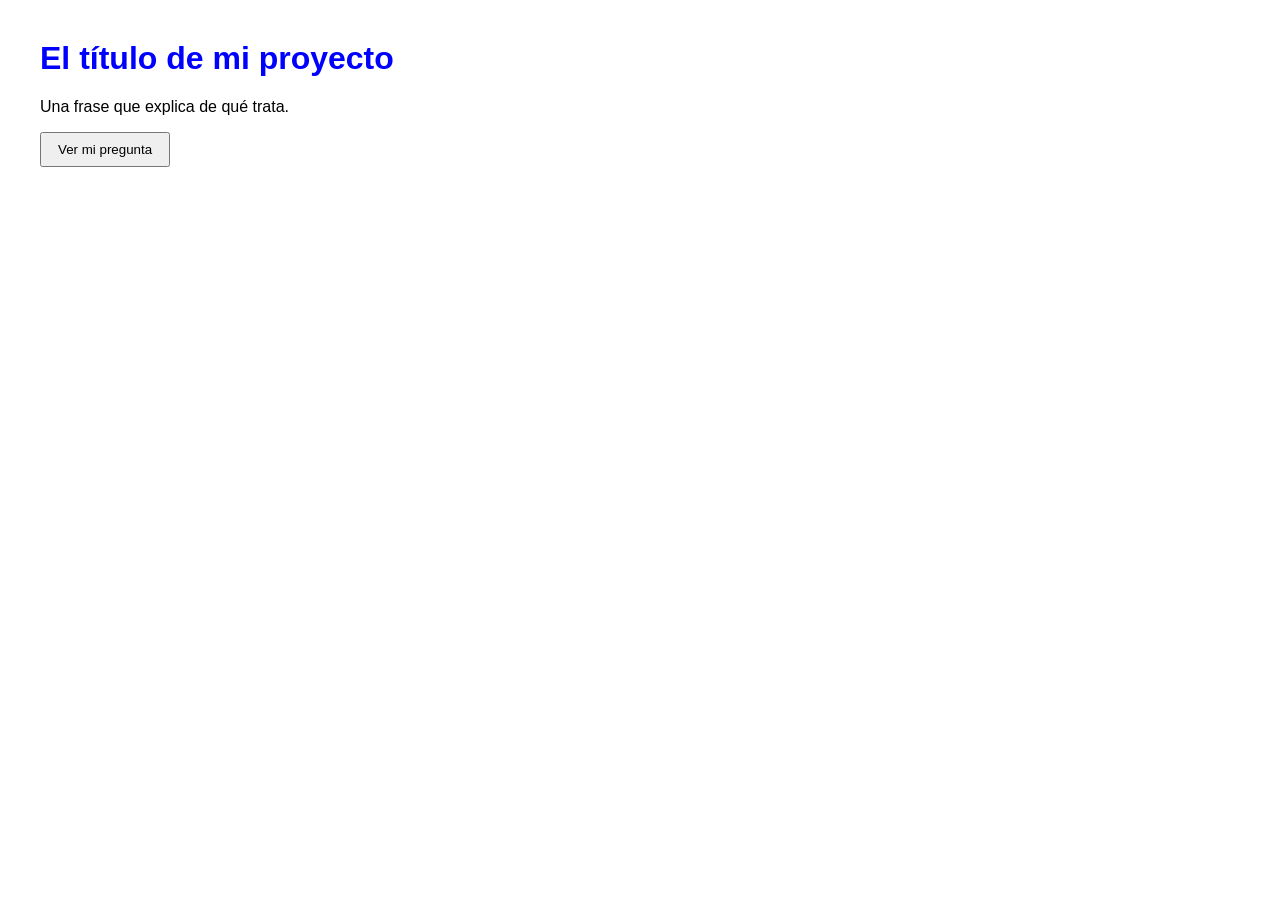
==== index.html @ 27a119c7 "Inicial No hay cambios. Es la plntilla principal." ====
<!DOCTYPE html>
<html lang="es">
<head>
  <meta charset="UTF-8">
  <meta name="viewport" content="width=device-width, initial-scale=1">
  <title>Mi proyecto</title>
  <!-- El nombre tiene que coincidir con el del archivo: style.css -->
  <link rel="stylesheet" href="style.css">
</head>
<body>

  <h1>El título de mi proyecto</h1>
  <p>Una frase que explica de qué trata.</p>

  <button id="boton">Ver mi pregunta</button>
  <p id="texto" hidden>Aquí va mi pregunta de investigación.</p>

  <!-- El JavaScript va al final, cuando la página ya está cargada -->
  <script src="script.js"></script>
</body>
</html>
---- style.css ----
body {
  font-family: sans-serif;
  margin: 40px;
}

h1 {
  color: #0000ff;
}

button {
  padding: 8px 16px;
  cursor: pointer;
}
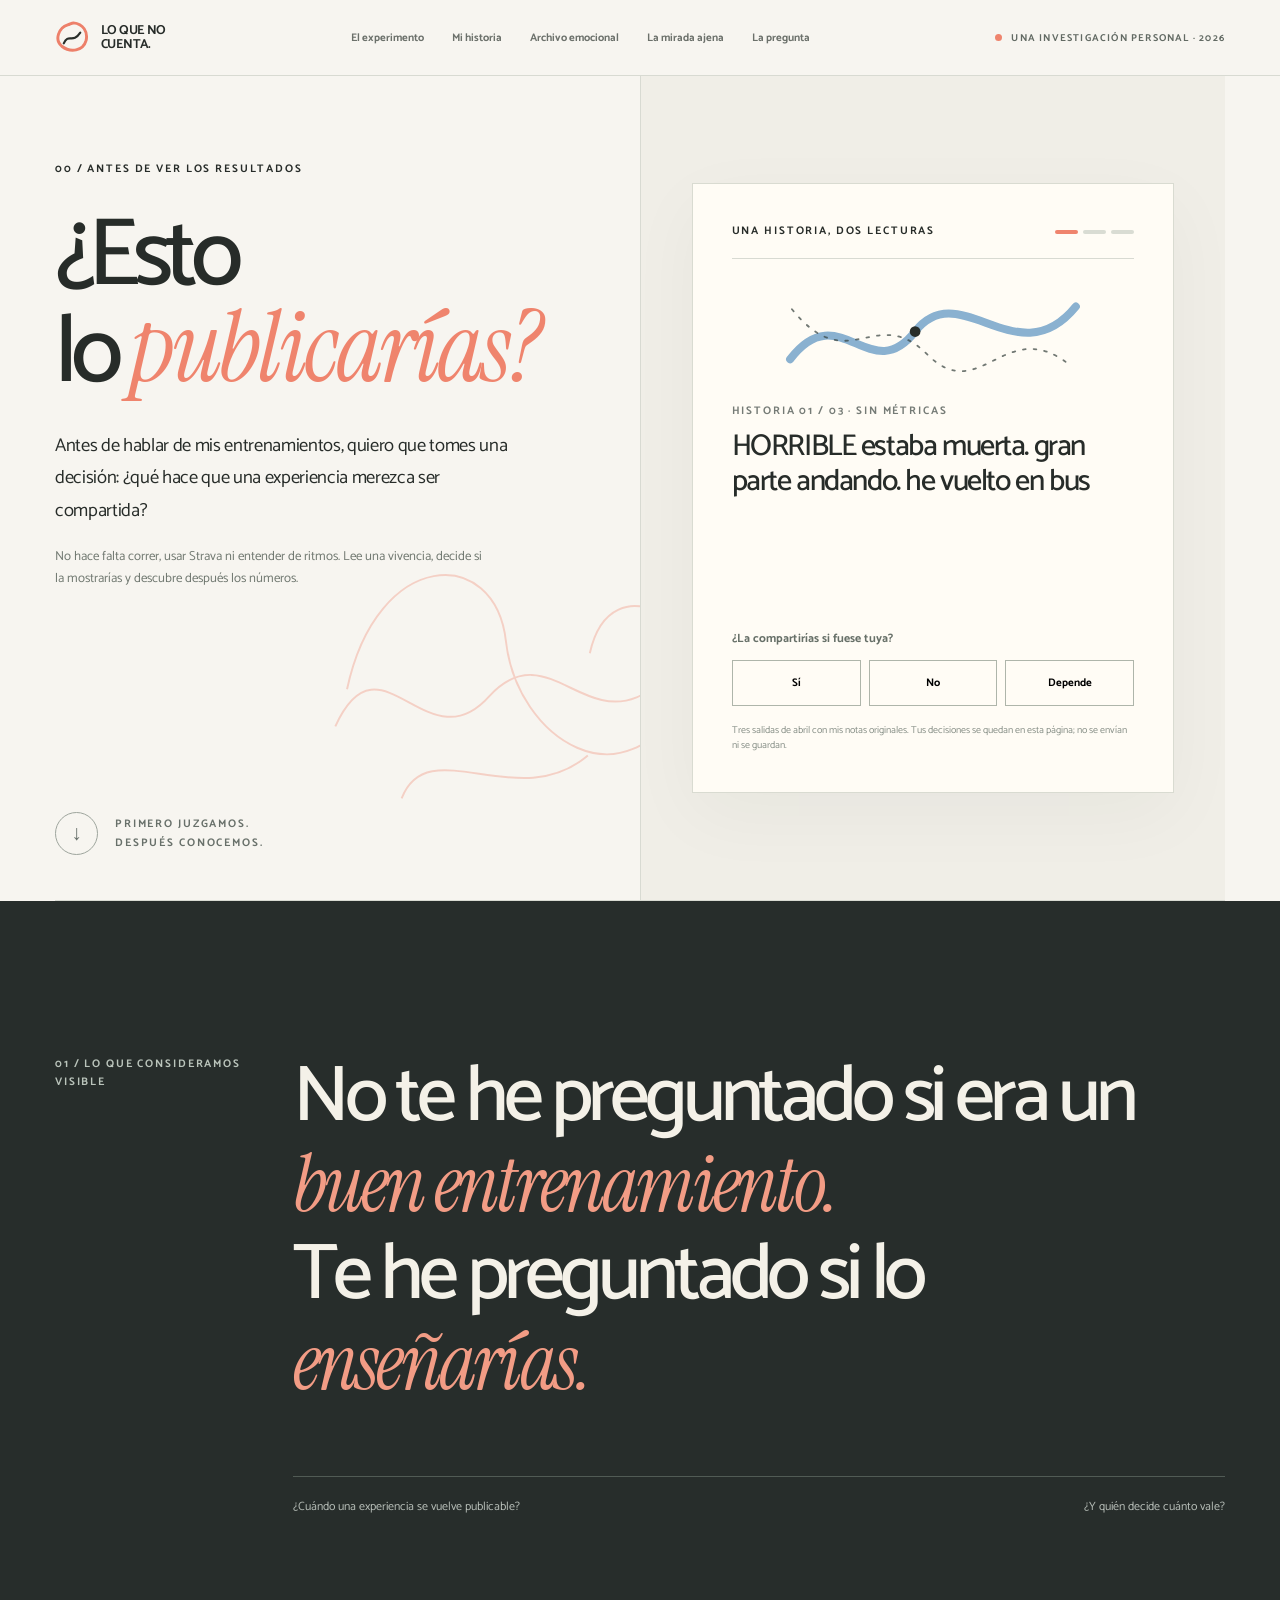
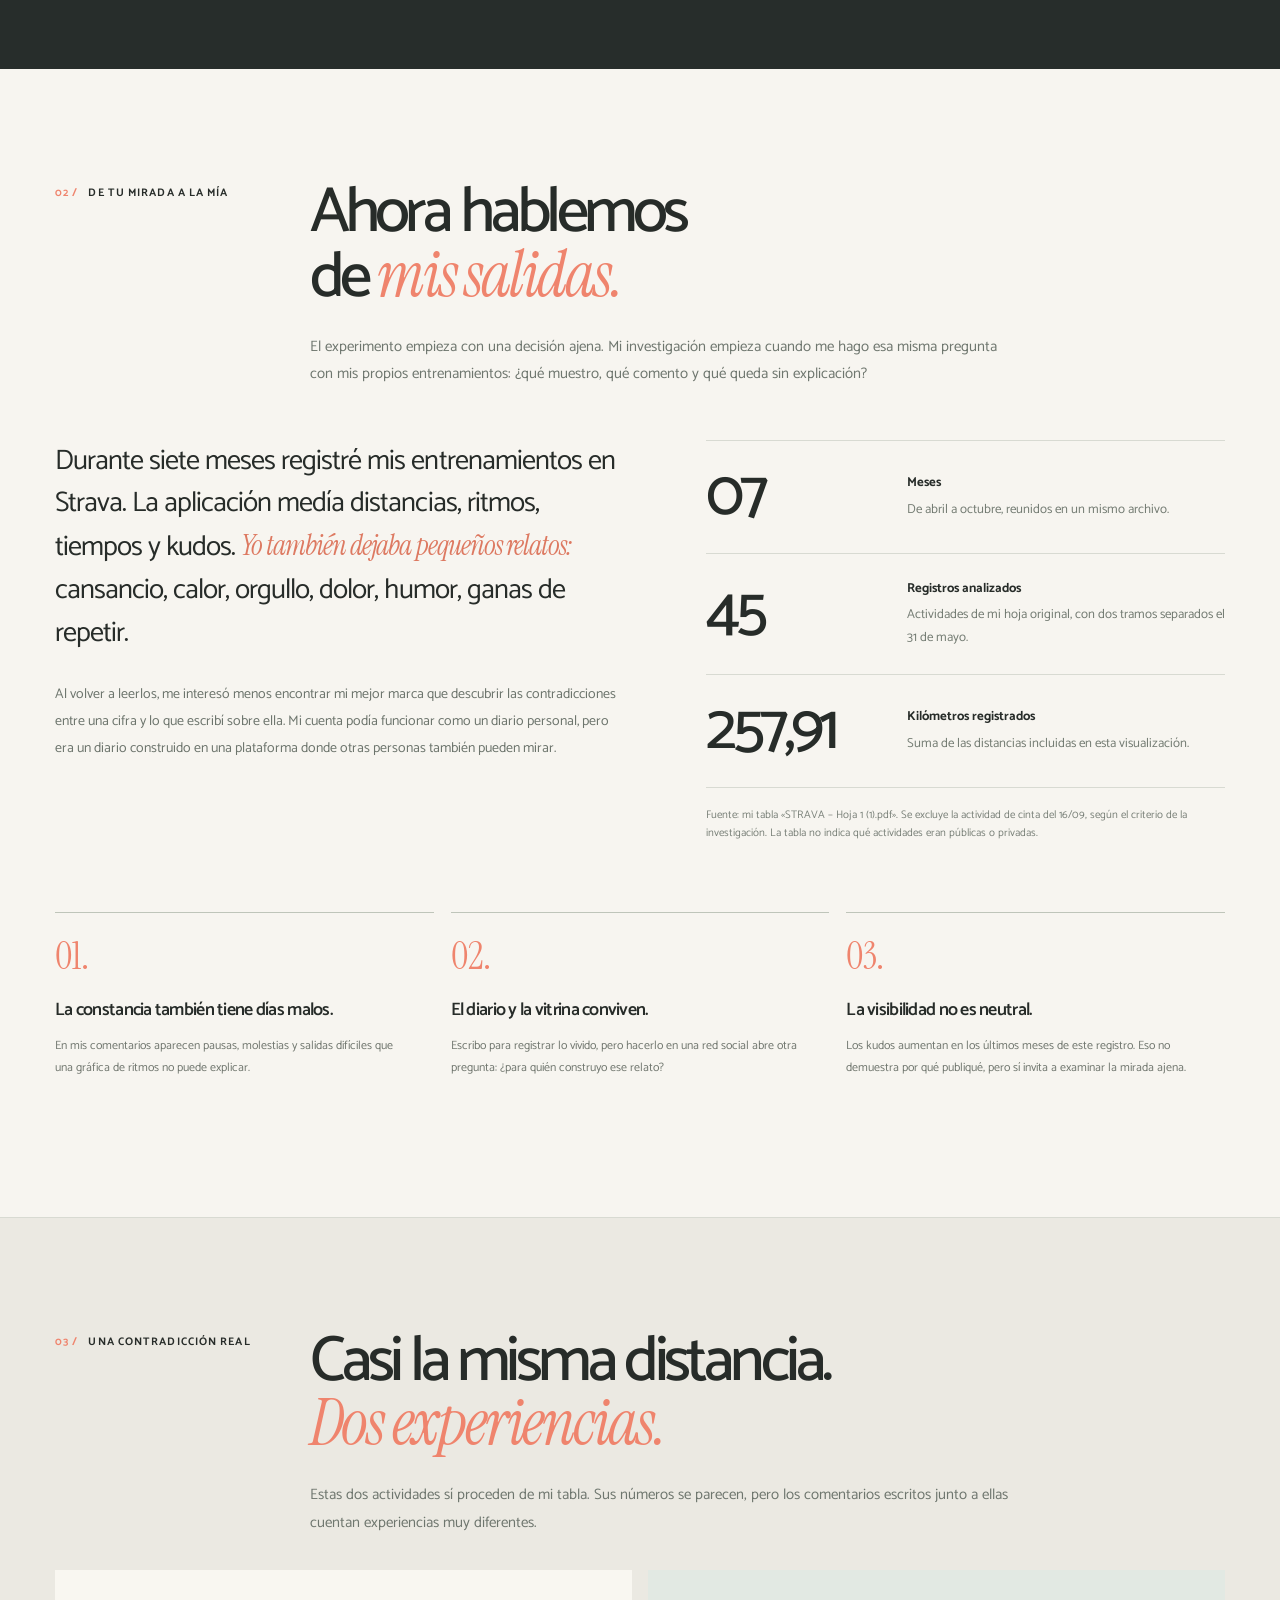
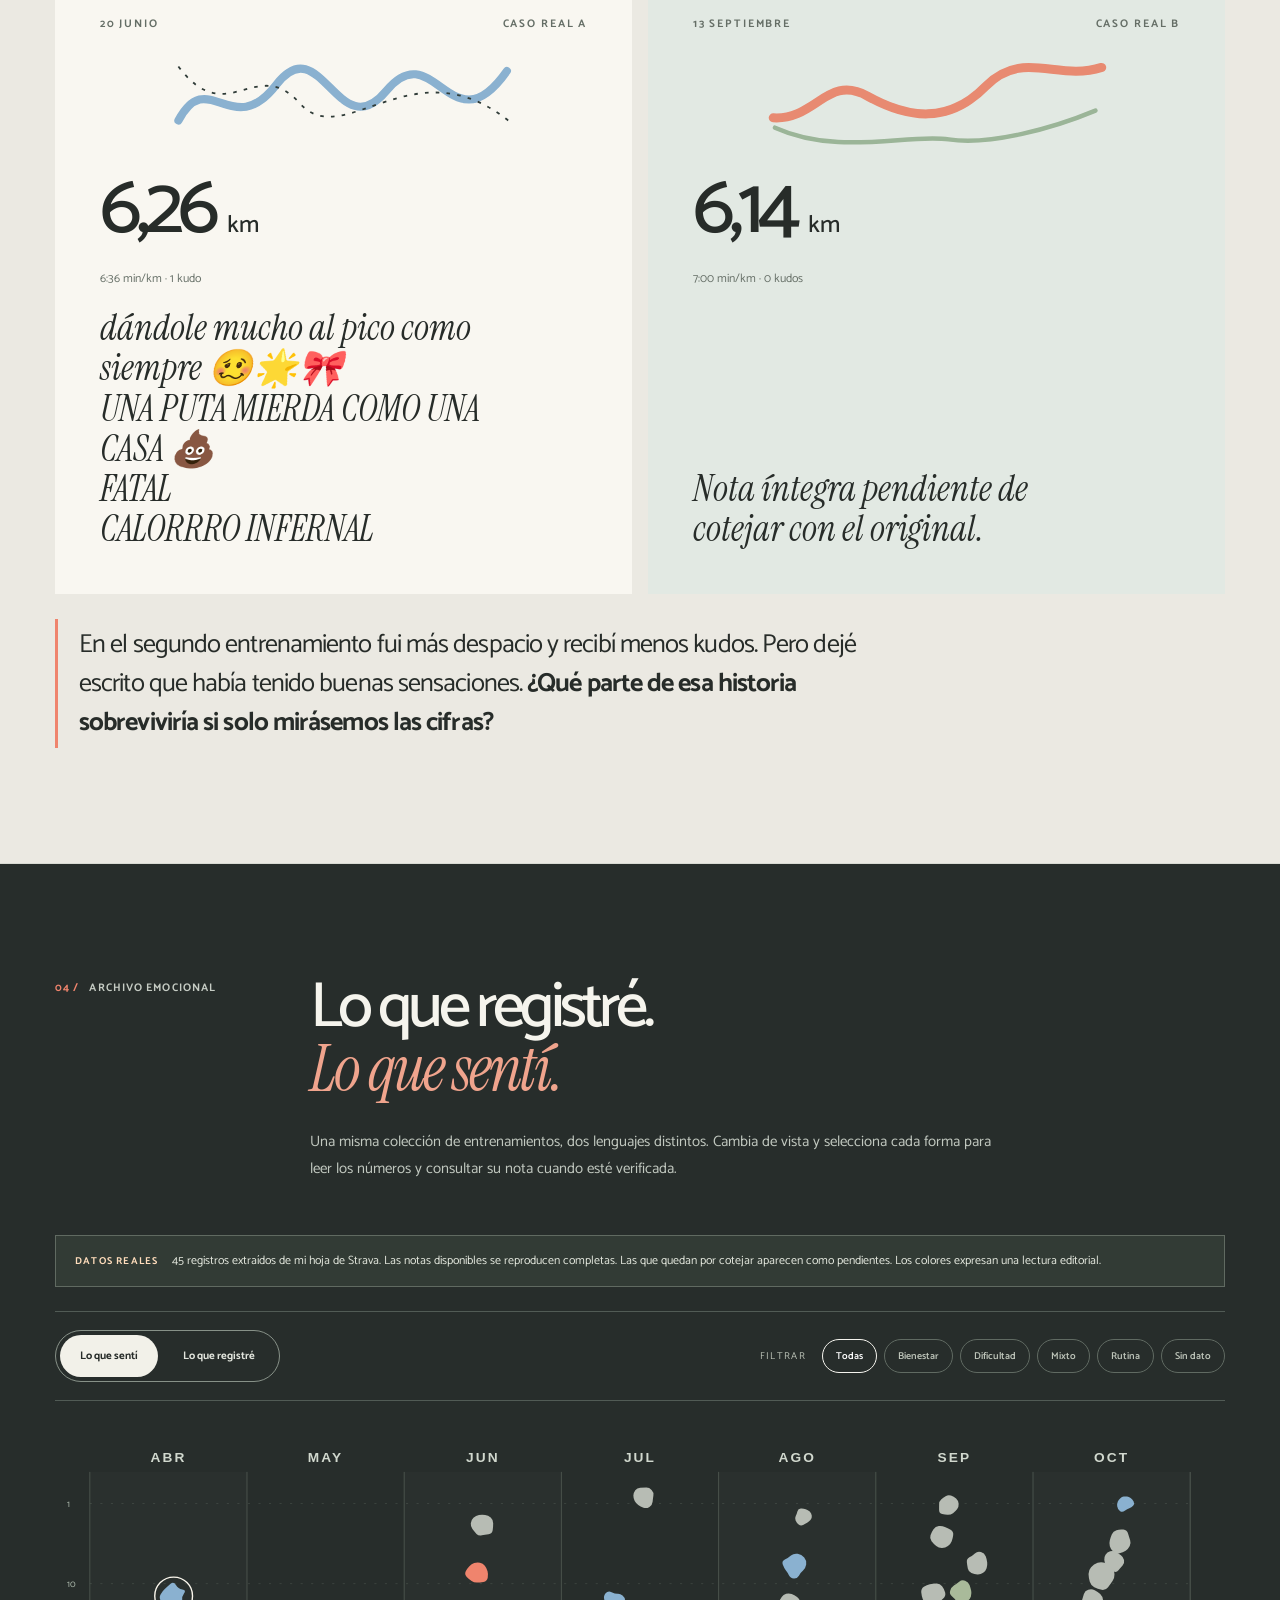
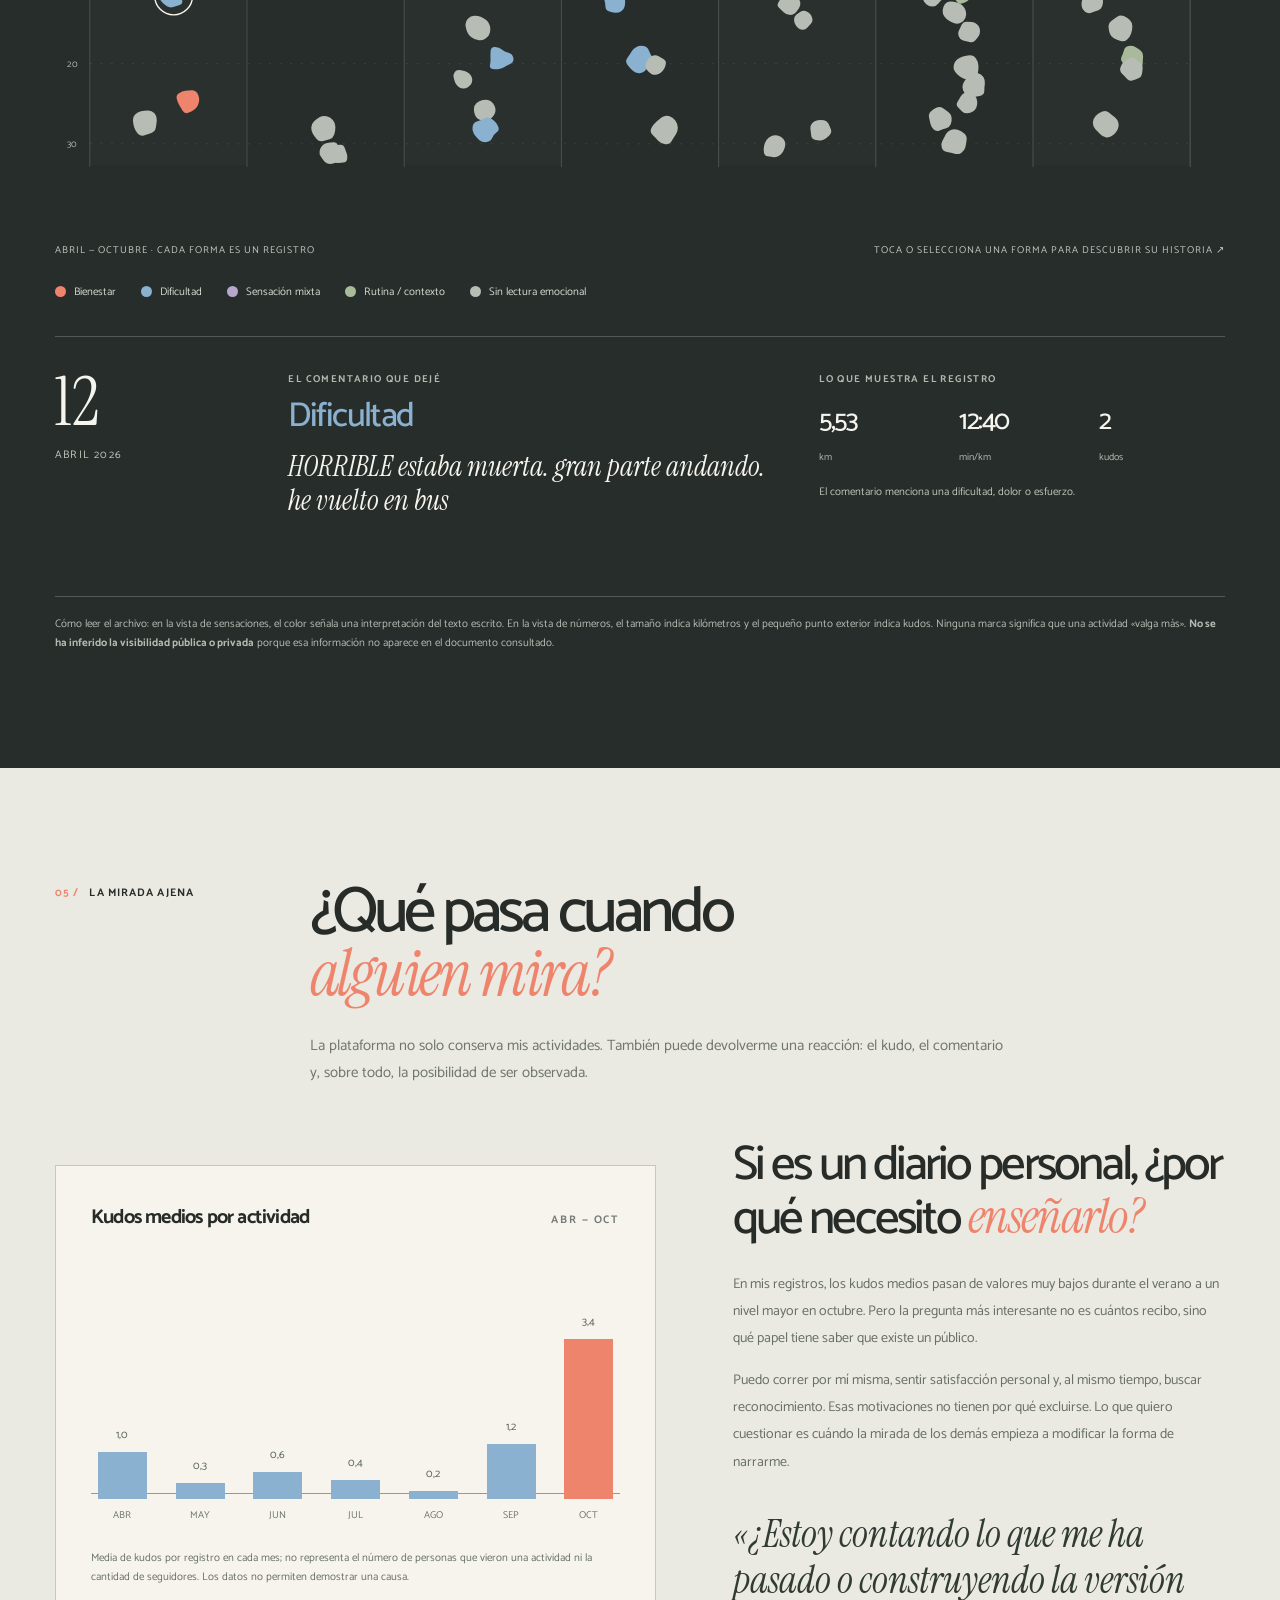
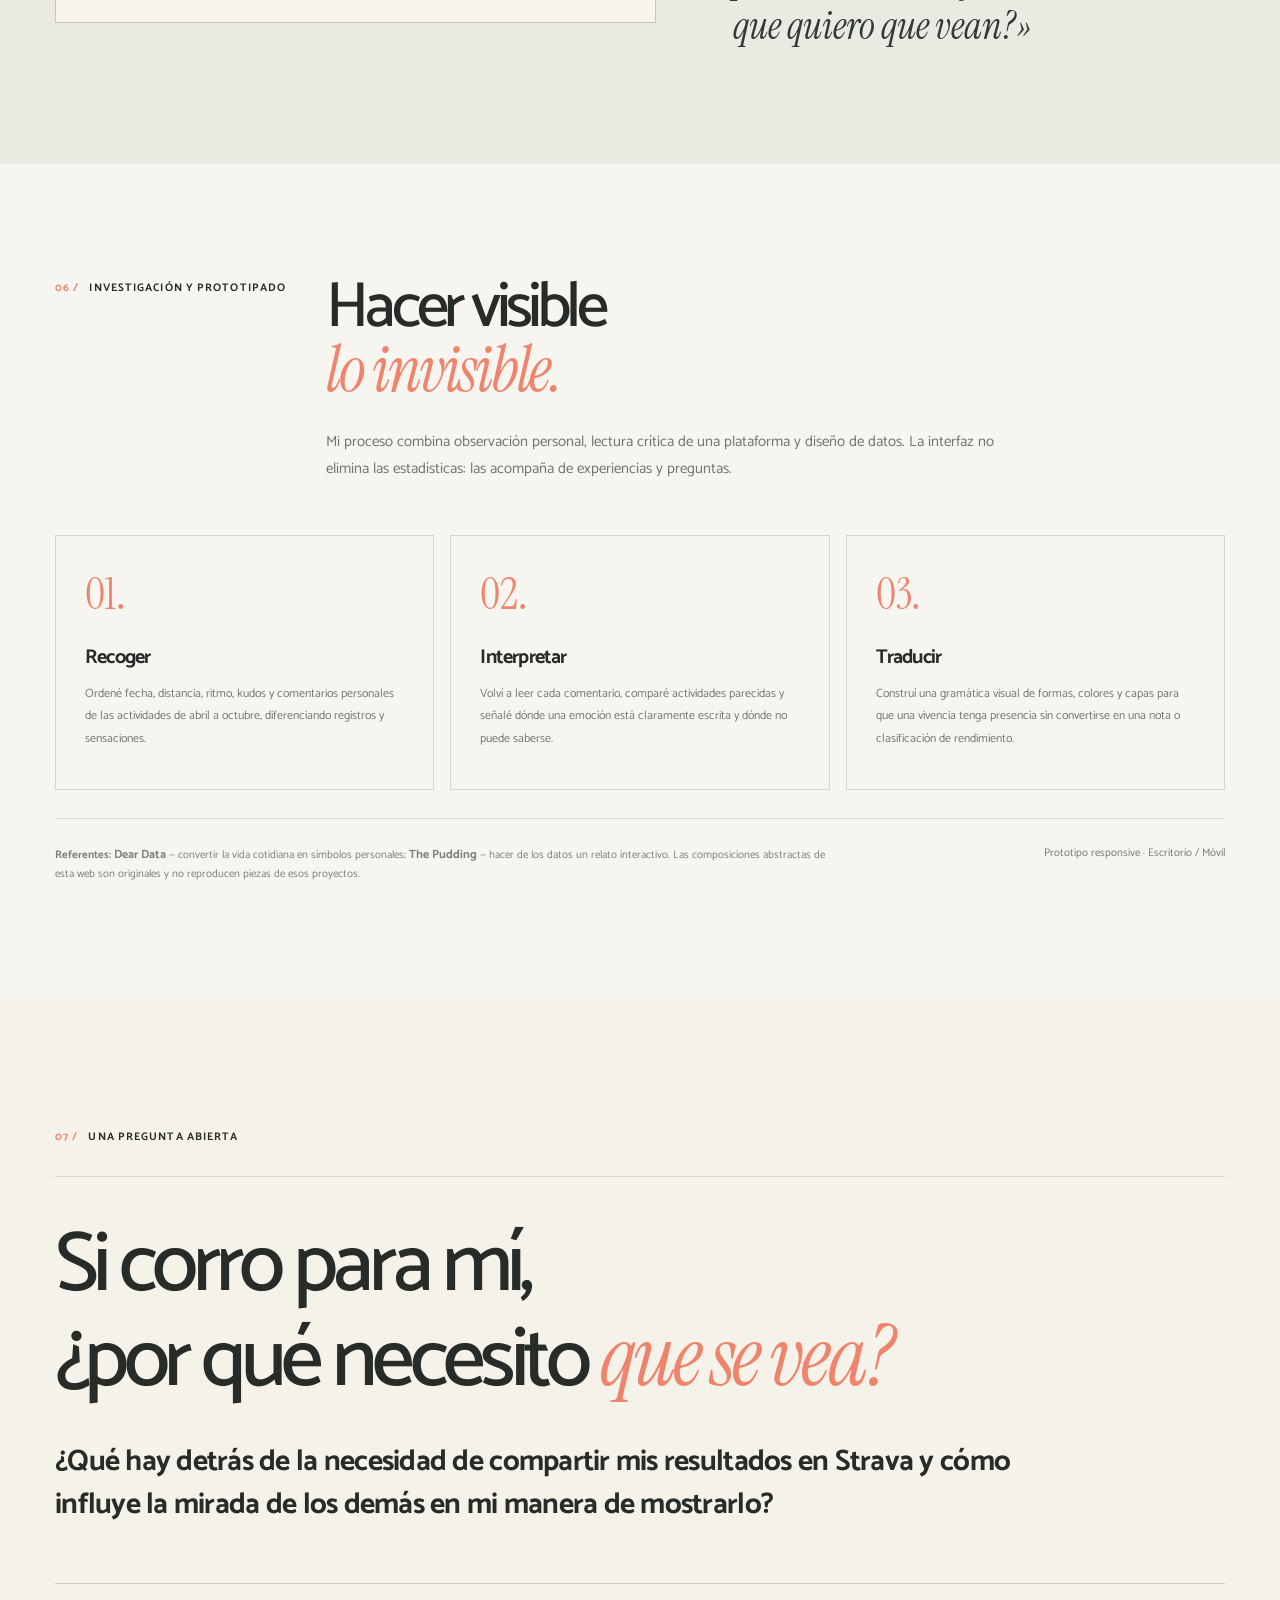
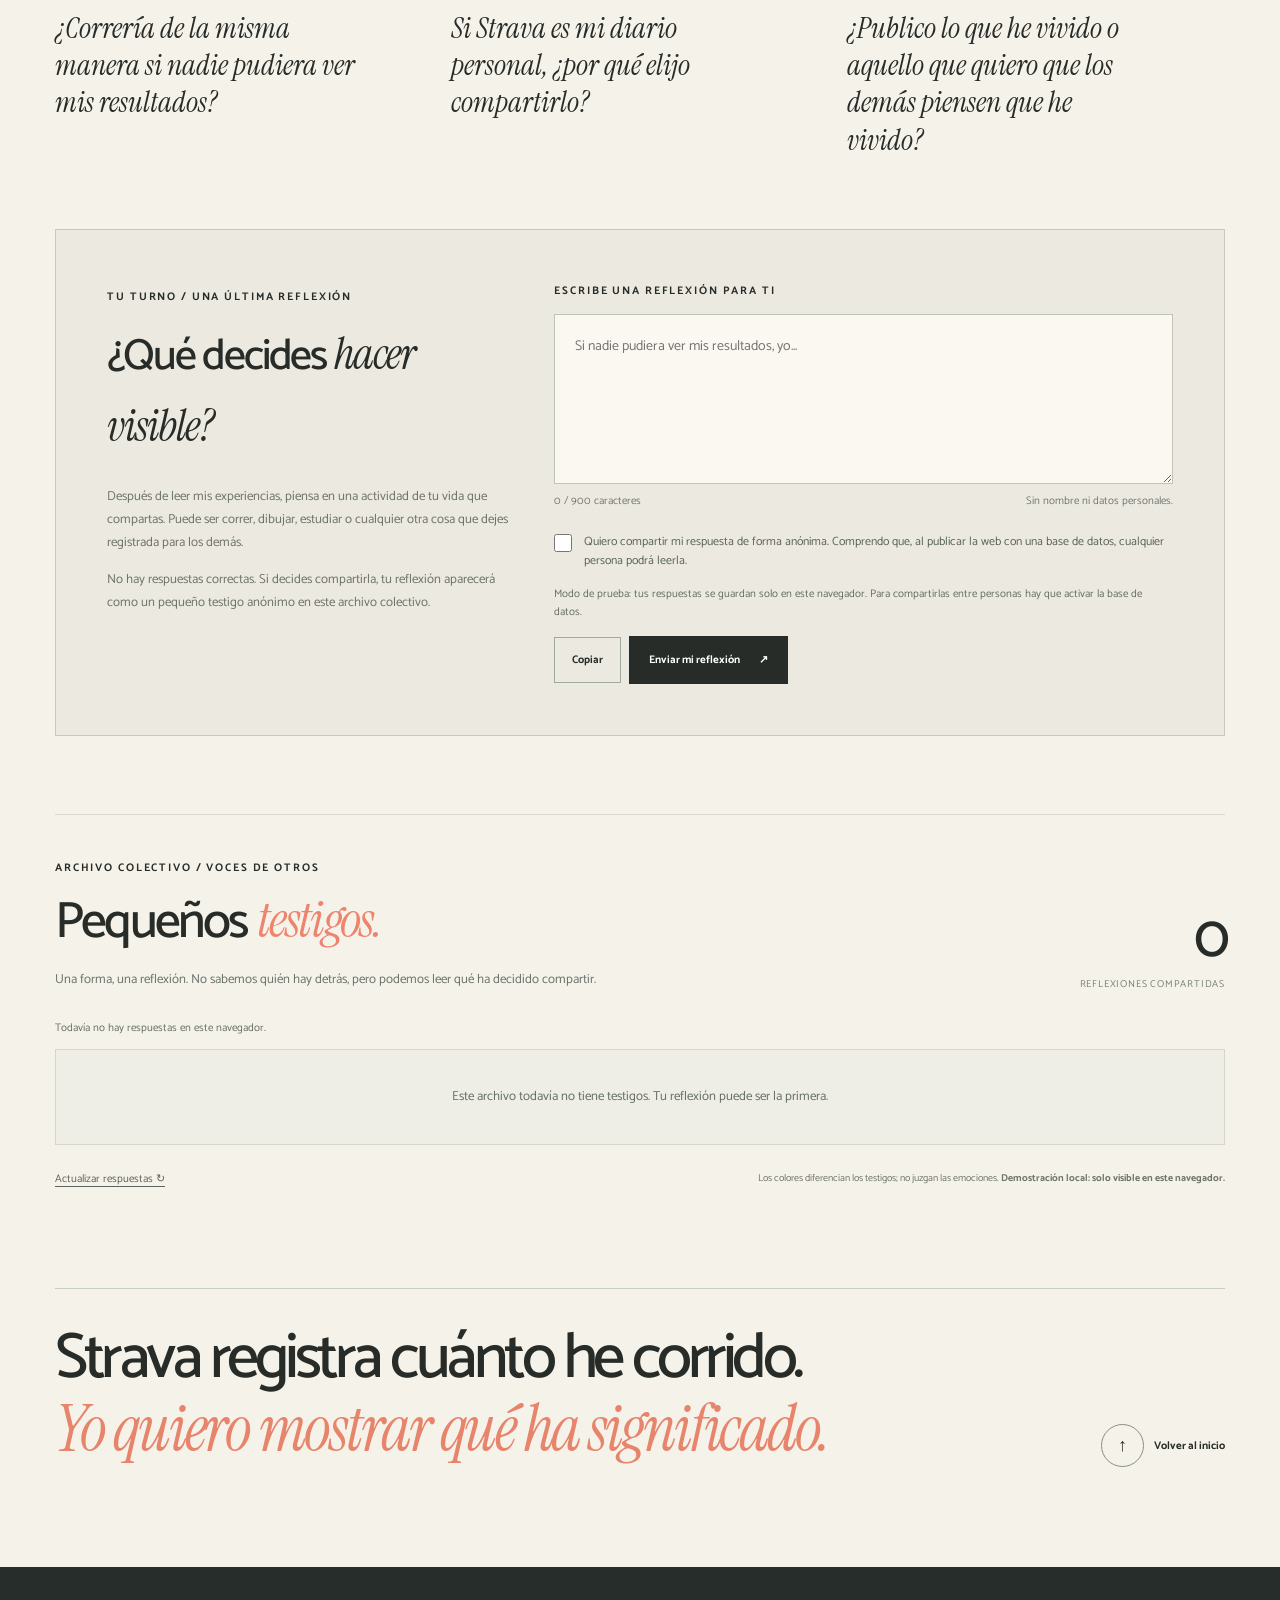
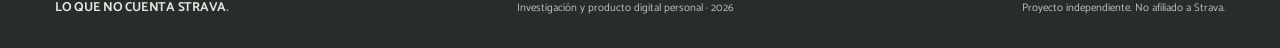
==== commit a1c36764: "Incorporar Lo que no cuenta Strava · index.html" ====
--- a/index.html
+++ b/index.html
@@ -1,21 +1,133 @@
-<!DOCTYPE html>
+<!doctype html>
 <html lang="es">
 <head>
-  <meta charset="UTF-8">
+  <meta charset="utf-8">
   <meta name="viewport" content="width=device-width, initial-scale=1">
-  <title>Mi proyecto</title>
-  <!-- El nombre tiene que coincidir con el del archivo: style.css -->
+  <meta name="theme-color" content="#f7f5f0">
+  <meta name="description" content="Lo que no cuenta Strava: una experiencia interactiva sobre qué entrenamientos decidimos mostrar y qué sentimos al correr.">
+  <title>¿Esto lo publicarías? — Lo que no cuenta Strava</title>
+  <link rel="preconnect" href="https://fonts.googleapis.com">
+  <link rel="preconnect" href="https://fonts.gstatic.com" crossorigin>
+  <link href="https://fonts.googleapis.com/css2?family=Catamaran:wght@400;500;600;700;800&family=Instrument+Serif:ital@0;1&display=swap" rel="stylesheet">
   <link rel="stylesheet" href="style.css">
 </head>
 <body>
+<header class="topbar">
+  <div class="wrap nav">
+    <a class="logo" href="#inicio" aria-label="Lo que no cuenta, volver al inicio"><svg viewBox="0 0 36 36" aria-hidden="true"><path d="M19 3C29 4 34 12 32 21C29 32 16 34 7 27C-1 20 4 8 13 5C16 4 17 3 19 3Z" fill="none" stroke="#ed806a" stroke-width="3"/><path d="M9 24C14 13 18 25 26 13" fill="none" stroke="#292e2a" stroke-width="2.2" stroke-linecap="round"/></svg><span>LO QUE NO<br>CUENTA.</span></a>
+    <nav class="navlinks" id="navlinks" aria-label="Navegación principal"><a href="#inicio">El experimento</a><a href="#mis-datos">Mi historia</a><a href="#archivo">Archivo emocional</a><a href="#mirada">La mirada ajena</a><a href="#pregunta">La pregunta</a></nav>
+    <span class="navmeta">Una investigación personal · 2026</span><button type="button" class="menu-btn" id="menuBtn" aria-label="Abrir menú" aria-expanded="false">☰</button>
+  </div><div class="scroll-progress" id="progress"></div>
+</header>
+<main>
+  <section class="wrap opening" id="inicio" aria-labelledby="openingTitle">
+    <div class="opening-copy">
+      <div><div class="eyebrow">00 / Antes de ver los resultados</div>
+        <h1 class="display" id="openingTitle">¿Esto<br>lo <em class="serif">publicarías?</em></h1>
+        <p class="lede">Antes de hablar de mis entrenamientos, quiero que tomes una decisión: ¿qué hace que una experiencia merezca ser compartida?</p>
+        <p class="hint">No hace falta correr, usar Strava ni entender de ritmos. Lee una vivencia, decide si la mostrarías y descubre después los números.</p>
+      </div>
+      <div class="opening-tag"><a class="round-arrow" href="#relato" aria-label="Ir a la reflexión siguiente">↓</a><div class="eyebrow">Primero juzgamos.<br>Después conocemos.</div></div>
+      <svg class="opening-watermark" viewBox="0 0 420 350" aria-hidden="true"><path d="M14 190C45 45 166 42 177 141C188 241 300 313 359 197C396 127 285 54 263 153"/><path d="M2 228C48 127 96 269 160 197C240 111 281 325 404 82"/><path d="M70 302C97 232 189 319 261 258"/></svg>
+    </div>
+    <div class="experiment-pane">
+      <div class="experiment-card" aria-label="Experimento interactivo: decidir si publicar una experiencia">
+        <div class="experiment-top"><span class="eyebrow">Una historia, dos lecturas</span><div class="step-dots" id="stepDots" aria-label="Historia 1 de 3"><i class="active"></i><i></i><i></i></div></div>
+        <div class="sketch"><svg id="scenarioSketch" viewBox="0 0 340 112" role="img" aria-label="Ilustración emocional abstracta"><path d="M8 84 C65 17 82 111 137 49 S246 118 329 34" stroke="#ed846e" stroke-width="9"/><path d="M12 34 Q71 115 140 59 T327 78" stroke="#8db2ce" stroke-width="5"/></svg></div>
+        <div class="eyebrow muted" id="scenarioNumber">HISTORIA 01 / 03 · SIN MÉTRICAS</div>
+        <h2 class="story-text" id="scenarioText">HORRIBLE estaba muerta. gran parte andando. he vuelto en bus</h2>
+        <div class="answer-area">
+          <p class="prompt">¿La compartirías si fuese tuya?</p>
+          <div class="choice-row" role="group" aria-label="Elige si publicarías la experiencia"><button type="button" class="choice" data-answer="si">Sí</button><button type="button" class="choice" data-answer="no">No</button><button type="button" class="choice" data-answer="depende">Depende</button></div>
+          <div class="reveal" id="reveal" aria-live="polite" hidden>
+            <div class="reveal-title"><span>Ahora sí: lo que mostraría Strava</span><span id="personalAnswer">—</span></div>
+            <div class="metrics"><div class="metric"><b id="expKm">—</b><span>Distancia</span></div><div class="metric"><b id="expPace">—</b><span>Ritmo / km</span></div><div class="metric"><b id="expKudos">—</b><span>Kudos</span></div></div>
+            <p id="expReflection"></p>
+            <div class="experiment-next"><button class="solid-btn" type="button" id="nextCase">Siguiente historia <span>↗</span></button><button class="text-btn" type="button" id="changeDecision">Cambiar respuesta</button></div>
+          </div>
+          <div class="epilogue" id="expEnd" hidden aria-live="polite"><span class="eyebrow">Tres decisiones después</span><p id="expSummary"></p><div class="experiment-next"><a class="solid-btn" href="#mis-datos">Ahora, mira mis registros ↗</a><button class="text-btn" type="button" id="restartCases">Repetir el experimento</button></div></div>
+          <div class="exp-note">Tres salidas de abril con mis notas originales. Tus decisiones se quedan en esta página; no se envían ni se guardan.</div>
+        </div>
+      </div>
+    </div>
+  </section>
 
-  <h1>El título de mi proyecto</h1>
-  <p>Una frase que explica de qué trata.</p>
+  <section class="turning" id="relato" aria-labelledby="turnTitle"><div class="wrap"><div class="layout"><div class="eyebrow kicker">01 / Lo que consideramos visible</div><div><h2 id="turnTitle">No te he preguntado si era un <em class="serif">buen entrenamiento.</em><br>Te he preguntado si lo <em class="serif">enseñarías.</em></h2><div class="turning-foot"><span>¿Cuándo una experiencia se vuelve publicable?</span><span>¿Y quién decide cuánto vale?</span></div></div></div></div></section>
 
-  <button id="boton">Ver mi pregunta</button>
-  <p id="texto" hidden>Aquí va mi pregunta de investigación.</p>
+  <section class="section" id="mis-datos" aria-labelledby="dataTitle"><div class="wrap">
+    <div class="section-head"><div class="index-label"><strong>02 /</strong> De tu mirada a la mía</div><div><h2 class="display" id="dataTitle">Ahora hablemos<br>de <em class="serif">mis salidas.</em></h2><p>El experimento empieza con una decisión ajena. Mi investigación empieza cuando me hago esa misma pregunta con mis propios entrenamientos: ¿qué muestro, qué comento y qué queda sin explicación?</p></div></div>
+    <div class="bio-layout"><div><p class="bio-prose">Durante siete meses registré mis entrenamientos en Strava. La aplicación medía distancias, ritmos, tiempos y kudos. <em>Yo también dejaba pequeños relatos:</em> cansancio, calor, orgullo, dolor, humor, ganas de repetir.</p><p>Al volver a leerlos, me interesó menos encontrar mi mejor marca que descubrir las contradicciones entre una cifra y lo que escribí sobre ella. Mi cuenta podía funcionar como un diario personal, pero era un diario construido en una plataforma donde otras personas también pueden mirar.</p></div>
+      <div class="file-notes"><div class="data-stat"><b>07</b><span><strong>Meses</strong>De abril a octubre, reunidos en un mismo archivo.</span></div><div class="data-stat"><b id="totalActivities">45</b><span><strong>Registros analizados</strong>Actividades de mi hoja original, con dos tramos separados el 31 de mayo.</span></div><div class="data-stat"><b id="totalKm">257,91</b><span><strong>Kilómetros registrados</strong>Suma de las distancias incluidas en esta visualización.</span></div><p class="data-source">Fuente: mi tabla «STRAVA – Hoja 1 (1).pdf». Se excluye la actividad de cinta del 16/09, según el criterio de la investigación. La tabla no indica qué actividades eran públicas o privadas.</p></div>
+    </div>
+    <div class="observations"><article class="observation"><span class="count">01.</span><h3>La constancia también tiene días malos.</h3><p>En mis comentarios aparecen pausas, molestias y salidas difíciles que una gráfica de ritmos no puede explicar.</p></article><article class="observation"><span class="count">02.</span><h3>El diario y la vitrina conviven.</h3><p>Escribo para registrar lo vivido, pero hacerlo en una red social abre otra pregunta: ¿para quién construyo ese relato?</p></article><article class="observation"><span class="count">03.</span><h3>La visibilidad no es neutral.</h3><p>Los kudos aumentan en los últimos meses de este registro. Eso no demuestra por qué publiqué, pero sí invita a examinar la mirada ajena.</p></article></div>
+  </div></section>
 
-  <!-- El JavaScript va al final, cuando la página ya está cargada -->
-  <script src="script.js"></script>
+  <section class="section duel" id="dos-caras" aria-labelledby="duelTitle"><div class="wrap">
+    <div class="section-head"><div class="index-label"><strong>03 /</strong> Una contradicción real</div><div><h2 class="display" id="duelTitle">Casi la misma distancia.<br><em class="serif">Dos experiencias.</em></h2><p>Estas dos actividades sí proceden de mi tabla. Sus números se parecen, pero los comentarios escritos junto a ellas cuentan experiencias muy diferentes.</p></div></div>
+    <div class="duel-grid"><article class="duel-card"><div class="duel-top"><span class="eyebrow">20 junio</span><span class="eyebrow">Caso real A</span></div><div class="duel-art"><svg viewBox="0 0 400 140" aria-hidden="true"><path d="M16 95 C49 33 76 119 125 55 S194 126 247 62 S319 128 381 40" fill="none" stroke="#8ab1d0" stroke-width="9" stroke-linecap="round"/><path d="M16 35 C70 107 102 21 151 76 S279 8 386 98" fill="none" stroke="#303c38" stroke-width="2" stroke-dasharray="4 8"/></svg></div><div class="distance">6,26 <small>km</small></div><div class="duel-under">6:36 min/km · 1 kudo</div><blockquote>dándole mucho al pico como siempre 🥴🌟🎀
+UNA PUTA MIERDA COMO UNA CASA 💩
+FATAL
+CALORRRO INFERNAL</blockquote></article>
+      <article class="duel-card second"><div class="duel-top"><span class="eyebrow">13 septiembre</span><span class="eyebrow">Caso real B</span></div><div class="duel-art"><svg viewBox="0 0 400 140" aria-hidden="true"><path d="M18 92 C65 95 78 43 123 68 S213 99 254 57 S334 52 383 36" fill="none" stroke="#e88a71" stroke-width="10" stroke-linecap="round"/><path d="M20 103 C91 135 168 109 213 116 S328 104 376 84" fill="none" stroke="#9bb598" stroke-width="5" stroke-linecap="round"/></svg></div><div class="distance">6,14 <small>km</small></div><div class="duel-under">7:00 min/km · 0 kudos</div><blockquote>Nota íntegra pendiente de cotejar con el original.</blockquote></article></div>
+    <div class="duel-point">En el segundo entrenamiento fui más despacio y recibí menos kudos. Pero dejé escrito que había tenido buenas sensaciones. <strong>¿Qué parte de esa historia sobreviviría si solo mirásemos las cifras?</strong></div>
+
+  </div></section>
+
+  <section class="section archive" id="archivo" aria-labelledby="archiveTitle"><div class="wrap">
+    <div class="section-head"><div class="index-label"><strong>04 /</strong> Archivo emocional</div><div><h2 class="display" id="archiveTitle">Lo que registré.<br><em class="serif">Lo que sentí.</em></h2><p>Una misma colección de entrenamientos, dos lenguajes distintos. Cambia de vista y selecciona cada forma para leer los números y consultar su nota cuando esté verificada.</p></div></div>
+    <div class="data-banner"><span class="badge">Datos reales</span><span>45 registros extraídos de mi hoja de Strava. Las notas disponibles se reproducen completas. Las que quedan por cotejar aparecen como pendientes. Los colores expresan una lectura editorial.</span></div>
+    <div class="archive-toolbar"><div class="switches" role="group" aria-label="Elegir la capa de visualización"><button type="button" id="viewFeeling" aria-pressed="true">Lo que sentí</button><button type="button" id="viewPosted" aria-pressed="false">Lo que registré</button></div><div class="filters" role="group" aria-label="Filtrar por interpretación del comentario"><span>Filtrar</span><button type="button" data-filter="todas" aria-pressed="true">Todas</button><button type="button" data-filter="agradable" aria-pressed="false">Bienestar</button><button type="button" data-filter="dificil" aria-pressed="false">Dificultad</button><button type="button" data-filter="mixto" aria-pressed="false">Mixto</button><button type="button" data-filter="neutro" aria-pressed="false">Rutina</button><button type="button" data-filter="sin_registro" aria-pressed="false">Sin dato</button></div></div>
+    <div class="archive-scroller"><svg id="archiveViz" class="archive-viz" viewBox="0 0 1110 365" role="group" aria-label="Cronología interactiva de actividades reales entre abril y octubre"></svg></div>
+    <div class="archive-caption"><span>ABRIL — OCTUBRE · CADA FORMA ES UN REGISTRO</span><span>Toca o selecciona una forma para descubrir su historia ↗</span></div>
+    <div class="legend" id="archiveLegend"></div>
+    <div class="archive-detail" aria-live="polite"><div><div class="selected-day" id="detailDay">—</div><div class="selected-month" id="detailDate">—</div></div><div><div class="detail-eyebrow">El comentario que dejé</div><h3 class="detail-name" id="detailMood">—</h3><p class="detail-quote" id="detailText">—</p></div><div><div class="detail-eyebrow">Lo que muestra el registro</div><div class="detail-metrics"><div><b id="detailKm">—</b><span>km</span></div><div><b id="detailPace">—</b><span>min/km</span></div><div><b id="detailKudos">—</b><span>kudos</span></div></div><p class="detail-scope" id="detailScope">—</p></div></div>
+    <div class="archive-foot">Cómo leer el archivo: en la vista de sensaciones, el color señala una interpretación del texto escrito. En la vista de números, el tamaño indica kilómetros y el pequeño punto exterior indica kudos. Ninguna marca significa que una actividad «valga más». <strong>No se ha inferido la visibilidad pública o privada</strong> porque esa información no aparece en el documento consultado.</div>
+  </div></section>
+
+  <section class="section gaze" id="mirada" aria-labelledby="gazeTitle"><div class="wrap">
+    <div class="section-head"><div class="index-label"><strong>05 /</strong> La mirada ajena</div><div><h2 class="display" id="gazeTitle">¿Qué pasa cuando<br><em class="serif">alguien mira?</em></h2><p>La plataforma no solo conserva mis actividades. También puede devolverme una reacción: el kudo, el comentario y, sobre todo, la posibilidad de ser observada.</p></div></div>
+    <div class="gaze-grid"><div class="gaze-chart"><div class="gaze-chart-top"><h3>Kudos medios por actividad</h3><span class="eyebrow muted">Abr — Oct</span></div><div class="bar-box" id="kudosBars" role="img" aria-label="Gráfico de kudos medios mensuales basado en la hoja original"></div><p class="chart-foot">Media de kudos por registro en cada mes; no representa el número de personas que vieron una actividad ni la cantidad de seguidores. Los datos no permiten demostrar una causa.</p></div>
+      <div class="gaze-prose"><h3>Si es un diario personal, ¿por qué necesito <em class="serif">enseñarlo?</em></h3><p>En mis registros, los kudos medios pasan de valores muy bajos durante el verano a un nivel mayor en octubre. Pero la pregunta más interesante no es cuántos recibo, sino qué papel tiene saber que existe un público.</p><p>Puedo correr por mí misma, sentir satisfacción personal y, al mismo tiempo, buscar reconocimiento. Esas motivaciones no tienen por qué excluirse. Lo que quiero cuestionar es cuándo la mirada de los demás empieza a modificar la forma de narrarme.</p><div class="insight">«¿Estoy contando lo que me ha pasado o construyendo la versión que quiero que vean?»</div></div></div>
+  </div></section>
+
+  <section class="section method" id="proceso" aria-labelledby="methodTitle"><div class="wrap"><div class="section-head"><div class="index-label"><strong>06 /</strong> Investigación y prototipado</div><div><h2 class="display" id="methodTitle">Hacer visible<br><em class="serif">lo invisible.</em></h2><p>Mi proceso combina observación personal, lectura crítica de una plataforma y diseño de datos. La interfaz no elimina las estadísticas: las acompaña de experiencias y preguntas.</p></div></div>
+    <div class="method-cards"><article class="method-card"><span class="num">01.</span><h3>Recoger</h3><p>Ordené fecha, distancia, ritmo, kudos y comentarios personales de las actividades de abril a octubre, diferenciando registros y sensaciones.</p></article><article class="method-card"><span class="num">02.</span><h3>Interpretar</h3><p>Volví a leer cada comentario, comparé actividades parecidas y señalé dónde una emoción está claramente escrita y dónde no puede saberse.</p></article><article class="method-card"><span class="num">03.</span><h3>Traducir</h3><p>Construí una gramática visual de formas, colores y capas para que una vivencia tenga presencia sin convertirse en una nota o clasificación de rendimiento.</p></article></div>
+    <div class="references"><p><strong>Referentes:</strong> <a href="https://www.dear-data.com/" target="_blank" rel="noopener noreferrer">Dear Data</a> — convertir la vida cotidiana en símbolos personales; <a href="https://pudding.cool/" target="_blank" rel="noopener noreferrer">The Pudding</a> — hacer de los datos un relato interactivo. Las composiciones abstractas de esta web son originales y no reproducen piezas de esos proyectos.</p><span class="micro muted">Prototipo responsive · Escritorio / Móvil</span></div>
+  </div></section>
+
+  <section class="finale" id="pregunta" aria-labelledby="finalTitle"><div class="wrap"><div class="index-label"><strong>07 /</strong> Una pregunta abierta</div><div class="line"></div>
+    <h2 id="finalTitle">Si corro para mí,<br>¿por qué necesito <em class="serif">que se vea?</em></h2>
+    <p class="main-question"><strong>¿Qué hay detrás de la necesidad de compartir mis resultados en Strava y cómo influye la mirada de los demás en mi manera de mostrarlo?</strong></p>
+    <div class="reflect-questions"><p>¿Correría de la misma manera si nadie pudiera ver mis resultados?</p><p>Si Strava es mi diario personal, ¿por qué elijo compartirlo?</p><p>¿Publico lo que he vivido o aquello que quiero que los demás piensen que he vivido?</p></div>
+    <div class="reflect-box" id="reflectBox">
+      <div class="reflect-intro"><span class="eyebrow">Tu turno / Una última reflexión</span>
+        <h3>¿Qué decides <em class="serif">hacer visible?</em></h3>
+        <p>Después de leer mis experiencias, piensa en una actividad de tu vida que compartas. Puede ser correr, dibujar, estudiar o cualquier otra cosa que dejes registrada para los demás.</p>
+        <p>No hay respuestas correctas. Si decides compartirla, tu reflexión aparecerá como un pequeño testigo anónimo en este archivo colectivo.</p>
+      </div>
+      <form class="reflect-form" id="reflectionForm">
+        <label for="reflection" class="eyebrow" style="display:block;margin-bottom:14px">Escribe una reflexión para ti</label>
+        <textarea id="reflection" minlength="10" maxlength="900" placeholder="Si nadie pudiera ver mis resultados, yo..." aria-describedby="reflectionPrivacy reflectionCount" required></textarea>
+        <div class="reflection-meta"><span id="reflectionCount">0 / 900 caracteres</span><span>Sin nombre ni datos personales.</span></div>
+        <label class="publish-consent"><input id="publicConsent" type="checkbox" required><span>Quiero compartir mi respuesta de forma anónima. Comprendo que, al publicar la web con una base de datos, cualquier persona podrá leerla.</span></label>
+        <div class="reflect-actions"><span class="copy-status" id="reflectionPrivacy" role="status" aria-live="polite"></span><div class="reflection-buttons"><button class="outline-btn" type="button" id="copyReflection">Copiar</button><button class="solid-btn" type="submit" id="sendReflection">Enviar mi reflexión <span aria-hidden="true">↗</span></button></div></div>
+      </form>
+    </div>
+    <section class="community" id="testigos" aria-labelledby="communityHeading">
+      <div class="community-heading"><div><span class="eyebrow">Archivo colectivo / Voces de otros</span><h3 id="communityHeading">Pequeños <em class="serif">testigos.</em></h3><p>Una forma, una reflexión. No sabemos quién hay detrás, pero podemos leer qué ha decidido compartir.</p></div><div class="community-counter"><b id="witnessCount">0</b><span>reflexiones compartidas</span></div></div>
+      <p class="community-state" id="communityState" role="status" aria-live="polite">Preparando el archivo colectivo…</p>
+      <div class="testigos-wall" id="testigosWall" role="group" aria-label="Testigos anónimos. Pulsa uno para leer su reflexión"></div>
+      <div class="community-empty" id="communityEmpty" hidden>Este archivo todavía no tiene testigos. Tu reflexión puede ser la primera.</div>
+      <article class="testigo-detail" id="testigoDetail" aria-live="polite" hidden>
+        <div class="testigo-detail-top"><span class="eyebrow" id="testigoNumber">TESTIGO 01</span><time class="micro muted" id="testigoDate"></time></div>
+        <p id="testigoText"></p>
+      </article>
+      <div class="community-actions"><button class="text-btn" type="button" id="loadMoreTestigos" hidden>Mostrar más testigos ↘</button><button class="text-btn" type="button" id="refreshTestigos">Actualizar respuestas ↻</button><p>Los colores diferencian los testigos; no juzgan las emociones. <strong id="communityModeLabel"></strong></p></div>
+    </section>
+    <div class="final-thought"><blockquote>Strava registra cuánto he corrido.<br><em class="serif">Yo quiero mostrar qué ha significado.</em></blockquote><a href="#inicio" class="to-top"><span>↑</span>Volver al inicio</a></div>
+  </div></section>
+</main>
+<footer><div class="wrap footer-line"><b>LO QUE NO CUENTA STRAVA<span style="color:var(--coral)">.</span></b><small>Investigación y producto digital personal · 2026</small><small>Proyecto independiente. No afiliado a Strava.</small></div></footer>
+<script src="script.js"></script>
 </body>
-</html>
+</html>
--- a/style.css
+++ b/style.css
@@ -1,13 +1,61 @@
-body {
-  font-family: sans-serif;
-  margin: 40px;
-}
 
-h1 {
-  color: #0000ff;
-}
+    :root{--paper:#f7f5f0;--cream:#eeece4;--white:#fffefa;--ink:#272c29;--muted:#757b76;--line:#d8dad2;--coral:#ef846d;--blue:#8ab1d0;--green:#9fb89a;--lilac:#b5a9c7;--mustard:#d9bd7c;--dark:#272d2b;--darkLine:#515b55;--sans:'Catamaran',Arial,sans-serif;--serif:'Instrument Serif',Georgia,serif}
+    *{box-sizing:border-box}html{scroll-behavior:smooth;scroll-padding-top:77px}body{margin:0;background:var(--paper);color:var(--ink);font-family:var(--sans);-webkit-font-smoothing:antialiased}button,textarea{font:inherit}button{cursor:pointer}a{color:inherit}a:hover{color:#d96d55}button:focus-visible,a:focus-visible,textarea:focus-visible,[role=button]:focus-visible{outline:3px solid var(--coral);outline-offset:4px}::selection{background:var(--mustard);color:var(--ink)}[hidden]{display:none!important}
+    .wrap{width:min(1320px,calc(100% - 110px));margin:auto}.eyebrow{font-size:11px;text-transform:uppercase;letter-spacing:.17em;font-weight:700;line-height:1.7}.micro{font-size:11px;line-height:1.65}.muted{color:var(--muted)}.serif{font-family:var(--serif);font-style:italic;font-weight:400;letter-spacing:-.035em}.display{font-weight:500;letter-spacing:-.075em;line-height:.94}.line{height:1px;background:var(--line)}.topbar{position:sticky;top:0;z-index:30;background:#f7f5f0ed;border-bottom:1px solid var(--line);backdrop-filter:blur(18px)}.nav{height:75px;display:flex;align-items:center;justify-content:space-between;gap:30px}.logo{display:inline-flex;align-items:center;gap:11px;text-decoration:none;font-size:13px;font-weight:700;line-height:1.06;letter-spacing:-.045em}.logo svg{width:35px;height:35px;flex:none}.navlinks{display:flex;align-items:center;gap:clamp(14px,2.2vw,36px)}.navlinks a{font-size:11px;font-weight:700;text-decoration:none;color:#6c716b}.navlinks a:hover{color:var(--coral)}.navmeta{font-size:10px;font-weight:700;letter-spacing:.12em;color:#626a63;text-transform:uppercase;white-space:nowrap}.navmeta:before{content:'';display:inline-block;width:7px;height:7px;background:var(--coral);border-radius:50%;margin-right:9px}.menu-btn{display:none;border:0;background:none;color:var(--ink);font-size:28px;line-height:1}.scroll-progress{position:absolute;bottom:-1px;left:0;height:2px;width:0;background:var(--coral)}
+    /* The site starts with a decision, not a conventional introduction. */
+    .opening{display:grid;grid-template-columns:1fr 1fr;min-height:min(825px,calc(100svh - 75px));border-bottom:1px solid var(--line)}.opening-copy{padding:clamp(55px,6.6vw,115px) clamp(30px,4.5vw,76px) 45px 0;position:relative;display:flex;flex-direction:column;justify-content:space-between;overflow:hidden}.opening-copy>div{position:relative;z-index:1}.opening h1{font-size:clamp(72px,7.5vw,116px);margin:33px 0 30px;max-width:760px}.opening h1 em{color:var(--coral);font-size:1.03em}.lede{font-size:clamp(16px,1.45vw,19px);line-height:1.75;letter-spacing:-.018em;max-width:465px;margin:0}.hint{font-size:13px;line-height:1.7;color:#707870;max-width:430px;margin:19px 0 0}.opening-tag{display:flex;gap:17px;align-items:center;padding-top:38px;color:#68706a}.round-arrow{display:grid;place-items:center;width:43px;height:43px;border:1px solid #9ea59d;border-radius:50%;font-size:21px;text-decoration:none;transition:transform .25s}.round-arrow:hover{transform:translateY(4px)}.opening-watermark{position:absolute;bottom:55px;right:0;opacity:.32;pointer-events:none;transform:translateX(25%);width:70%;max-width:480px}.opening-watermark path{fill:none;stroke:var(--coral);stroke-width:2}
+    .experiment-pane{background:#f0eee7;border-left:1px solid var(--line);padding:clamp(26px,4vw,68px);display:flex;align-items:center;justify-content:center}.experiment-card{background:#fffcf5;box-shadow:0 22px 70px #2427220a;border:1px solid #d9dbd1;width:100%;max-width:565px;padding:clamp(25px,3vw,46px);min-height:610px;display:flex;flex-direction:column}.experiment-top{display:flex;justify-content:space-between;gap:18px;align-items:center;padding-bottom:17px;border-bottom:1px solid var(--line)}.step-dots{display:flex;gap:5px;align-items:center}.step-dots i{height:4px;width:23px;border-radius:8px;background:#d9dcd3;display:block}.step-dots i.active{background:var(--coral)}.sketch{width:100%;height:104px;display:flex;align-items:center;justify-content:center;overflow:hidden;margin:25px 0 14px}.sketch svg{height:100px;width:100%;max-width:340px}.sketch path{fill:none;stroke-linecap:round;stroke-linejoin:round}.story-text{font-size:clamp(24px,2.35vw,35px);line-height:1.18;letter-spacing:-.047em;margin:8px 0 28px;font-weight:500;min-height:139px}.answer-area{margin-top:auto}.prompt{font-size:12px;margin-bottom:12px;font-weight:700;color:#677068}.choice-row{display:grid;grid-template-columns:1fr 1fr 1fr;gap:8px}.choice{border:1px solid #aeb5aa;background:transparent;padding:13px 8px;font-size:11px;font-weight:700;min-height:44px}.choice:hover,.choice.selected{color:#fff;border-color:var(--ink);background:var(--ink)}.reveal{margin-top:22px;padding-top:20px;border-top:1px solid var(--line);animation:appear .35s both}.reveal-title{display:flex;justify-content:space-between;font-size:10px;letter-spacing:.1em;font-weight:700;text-transform:uppercase;color:#70776e;margin-bottom:13px}.metrics{display:grid;grid-template-columns:repeat(3,1fr);gap:10px}.metric b{display:block;font-size:clamp(22px,2.5vw,34px);font-weight:500;letter-spacing:-.065em}.metric span{display:block;font-size:10px;color:#747b73;margin-top:4px}.reveal p{font-size:13px;line-height:1.68;color:#5f6861;margin:19px 0 0}.experiment-next{display:flex;gap:12px;align-items:center;margin-top:16px;flex-wrap:wrap}.solid-btn{border:1px solid var(--ink);background:var(--ink);color:#fff;padding:14px 19px;font-size:11px;font-weight:700;text-decoration:none;display:inline-flex;gap:19px;align-items:center;justify-content:center;transition:.2s}.solid-btn:hover{background:#4a534c;color:white}.text-btn{border:0;background:none;text-decoration:underline;text-underline-offset:4px;color:#5c655d;font-size:11px;padding:10px 0}.epilogue{border:1px solid #e3d9cd;background:#f7f1e7;padding:18px 20px;margin-top:13px}.epilogue p{margin:8px 0 0;font-size:13px;line-height:1.7;color:#60685f}.exp-note{color:#889088;font-size:10px;line-height:1.55;margin-top:17px}
+    @keyframes appear{from{opacity:0;transform:translateY(9px)}to{opacity:1;transform:translateY(0)}}
+    /* The editorial reversal */
+    .turning{background:var(--dark);color:#f4f1e8;padding:clamp(90px,12vw,175px) 0}.turning .layout{display:grid;grid-template-columns:.35fr 1.65fr;gap:40px}.turning .kicker{color:#bac4bb}.turning h2{font-size:clamp(45px,6.2vw,93px);margin:0;font-weight:500;letter-spacing:-.065em;line-height:1.09;max-width:1130px}.turning h2 em{color:#f29c85}.turning .turning-foot{border-top:1px solid var(--darkLine);margin-top:65px;padding-top:20px;display:flex;justify-content:space-between;gap:20px;color:#b6bdb7;font-size:12px}
+    .section{padding:clamp(80px,9vw,145px) 0}.section-head{display:grid;grid-template-columns:.38fr 1.62fr;gap:40px;margin-bottom:52px}.section-head h2{font-size:clamp(45px,5vw,78px);margin:0}.section-head h2 em{color:var(--coral)}.section-head p{font-size:15px;line-height:1.83;max-width:700px;color:#6e766e;margin:24px 0 0}.index-label{display:flex;gap:10px;align-items:baseline;font-size:11px;letter-spacing:.1em;text-transform:uppercase;font-weight:700;white-space:nowrap}.index-label strong{color:var(--coral)}
+    .bio-layout{display:grid;grid-template-columns:1.04fr .96fr;gap:clamp(35px,7vw,130px);align-items:start}.bio-prose{font-size:clamp(20px,2.2vw,30px);line-height:1.52;letter-spacing:-.035em;max-width:650px;margin:0}.bio-prose em{font-family:var(--serif);font-style:italic;color:#dd7961}.bio-prose + p{font-size:14px;line-height:1.95;color:#6d756d;max-width:600px;margin-top:26px}.file-notes{border-top:1px solid var(--line)}.data-stat{padding:24px 0;display:grid;grid-template-columns:.55fr 1fr;gap:25px;border-bottom:1px solid var(--line);align-items:center}.data-stat b{font-size:clamp(46px,5vw,72px);font-weight:500;letter-spacing:-.075em;line-height:1}.data-stat span{font-size:13px;line-height:1.75;color:#737b72}.data-stat span strong{display:block;color:var(--ink);font-weight:700;font-size:13px;margin-bottom:4px}.data-source{margin:18px 0 0;font-size:11px;line-height:1.65;color:#7b827a}.observations{margin-top:70px;display:grid;grid-template-columns:repeat(3,1fr);gap:17px}.observation{border-top:1px solid #bfc5ba;padding:24px 22px 22px 0}.observation .count{font-family:var(--serif);font-size:38px;color:var(--coral);line-height:1}.observation h3{font-size:18px;font-weight:600;letter-spacing:-.04em;margin:17px 0 10px}.observation p{font-size:12px;line-height:1.85;color:#727870;max-width:350px;margin:0}
+    .duel{background:#ebe9e2;border-top:1px solid var(--line);border-bottom:1px solid var(--line)}.duel .section-head{margin-bottom:34px}.duel-grid{display:grid;grid-template-columns:1fr 1fr;gap:16px}.duel-card{background:#f9f7f1;padding:clamp(25px,3.5vw,48px);min-height:420px;display:flex;flex-direction:column;position:relative;overflow:hidden}.duel-card.second{background:#e2e9e3}.duel-top{display:flex;justify-content:space-between;gap:15px;color:#656e66}.duel-art{height:128px;display:grid;place-items:center}.duel-art svg{width:min(100%,370px);height:126px}.duel-card .distance{font-size:clamp(53px,6.3vw,90px);font-weight:500;letter-spacing:-.075em;line-height:.94;margin:10px 0}.duel-card .distance small{font-size:.3em;letter-spacing:0}.duel-card blockquote{margin:auto 0 0;padding-top:20px;max-width:430px;font-family:var(--serif);font-style:italic;font-size:clamp(24px,2.8vw,36px);line-height:1.12}.duel-under{font-size:12px;color:#69726a;margin-top:12px}.duel-point{margin-top:25px;border-left:3px solid var(--coral);padding:6px 0 6px 21px;font-size:clamp(17px,2.1vw,26px);letter-spacing:-.035em;line-height:1.5;max-width:830px}.duel-disclaimer{font-size:11px;line-height:1.7;color:#747b72;margin:13px 0 0}
+    /* Emotion archive */
+    .archive{background:var(--dark);color:#f5f4ed}.archive .index-label{color:#c6ccc4}.archive .section-head h2 em{color:#f0a48d}.archive .section-head p{color:#c2c9c0}.data-banner{margin:0 0 24px;padding:15px 19px;border:1px solid #606a61;background:#323b35;display:flex;gap:14px;align-items:flex-start;font-size:12px;line-height:1.7;color:#e2e6dc}.data-banner .badge{white-space:nowrap;color:#ffddbc;text-transform:uppercase;letter-spacing:.12em;font-weight:700;font-size:10px;margin-top:2px}.archive-toolbar{border-top:1px solid var(--darkLine);border-bottom:1px solid var(--darkLine);padding:18px 0;display:flex;flex-wrap:wrap;gap:20px;justify-content:space-between;align-items:center}.switches{border:1px solid #879188;border-radius:40px;padding:4px;display:flex;gap:5px}.switches button{border:none;background:transparent;color:#e1e4dc;border-radius:30px;padding:12px 20px;font-size:11px;font-weight:700}.switches button[aria-pressed=true]{color:var(--ink);background:#f2f1e9}.filters{display:flex;gap:7px;align-items:center;flex-wrap:wrap}.filters span{font-size:10px;text-transform:uppercase;letter-spacing:.13em;color:#bdc4b9;margin-right:9px}.filters button{border:1px solid #606a62;background:transparent;color:#bdc4b9;border-radius:40px;padding:8px 13px;font-size:10px;font-weight:600}.filters button[aria-pressed=true]{border-color:#f5f4ee;color:white}.filters button:hover{border-color:#a6afa4}.archive-scroller{overflow-x:auto;overflow-y:hidden;scrollbar-color:#68726a transparent;margin-top:34px;padding-bottom:6px}.archive-viz{display:block;width:100%;min-width:730px;height:auto;max-height:460px}.archive-viz .dot{cursor:pointer}.archive-viz .dot:hover{filter:brightness(1.15)}.archive-viz .dot:focus-visible{outline:none}.archive-viz .dot:focus-visible .focus-ring{opacity:1;stroke:white}.archive-caption{display:flex;justify-content:space-between;gap:18px;flex-wrap:wrap;font-size:10px;color:#bdc8bc;letter-spacing:.1em;text-transform:uppercase;margin-top:16px}.legend{display:flex;flex-wrap:wrap;gap:11px 25px;border-bottom:1px solid var(--darkLine);padding:25px 0 35px;margin-bottom:34px}.legend span{display:inline-flex;gap:8px;align-items:center;color:#d3d9cf;font-size:11px}.legend i{width:11px;height:11px;border-radius:50%;display:inline-block}.archive-detail{display:grid;grid-template-columns:.44fr 1.1fr .9fr;gap:35px;align-items:start;min-height:195px}.selected-day{font-family:var(--serif);font-size:67px;line-height:.95}.selected-month{font-size:11px;color:#bdc8bc;letter-spacing:.11em;text-transform:uppercase;margin-top:12px}.detail-eyebrow{font-size:10px;font-weight:700;text-transform:uppercase;letter-spacing:.14em;color:#afbaae;margin-bottom:12px}.detail-name{font-size:clamp(22px,2.7vw,36px);font-weight:500;line-height:1.05;letter-spacing:-.045em;margin:0 0 15px}.detail-quote{font-family:var(--serif);font-style:italic;font-size:clamp(22px,2.2vw,30px);line-height:1.22;margin:0}.detail-metrics{display:grid;grid-template-columns:repeat(3,1fr);gap:14px;margin-bottom:18px}.detail-metrics b{display:block;font-size:clamp(20px,2.1vw,30px);letter-spacing:-.055em;font-weight:500}.detail-metrics span{display:block;font-size:10px;color:#afbaae;margin-top:5px}.detail-scope{font-size:11px;line-height:1.7;color:#bac3b8}.archive-foot{border-top:1px solid var(--darkLine);padding-top:18px;color:#b0bbb0;font-size:11px;line-height:1.75;margin-top:30px}
+    .gaze{background:#eae9e2}.gaze-grid{display:grid;grid-template-columns:1.1fr .9fr;gap:clamp(35px,6vw,100px);align-items:center}.gaze-chart{border:1px solid #c5c8c0;padding:35px;background:#f6f4ec}.gaze-chart-top{display:flex;align-items:baseline;justify-content:space-between;gap:20px}.gaze-chart h3{font-size:20px;letter-spacing:-.04em;margin:0}.bar-box{height:220px;display:flex;gap:15px;align-items:flex-end;border-bottom:1px solid #959b92;margin-top:40px}.bar-col{flex:1;display:flex;align-items:center;flex-direction:column;justify-content:end;height:100%;gap:8px}.bar-value{font-size:11px;color:#556057}.bar{width:100%;max-width:49px;background:var(--blue);min-height:3px;transition:height .6s ease}.bar-col:last-child .bar{background:var(--coral)}.bar-col small{font-size:10px;color:#6c766d;margin:0 0 -30px}.chart-foot{font-size:11px;line-height:1.75;color:#6b736b;margin:55px 0 0}.gaze-prose h3{font-size:clamp(31px,3.8vw,55px);line-height:1.08;letter-spacing:-.06em;font-weight:500;margin:0 0 25px}.gaze-prose h3 em{color:var(--coral)}.gaze-prose p{font-size:14px;line-height:1.95;color:#687168;max-width:500px}.gaze-prose .insight{font-family:var(--serif);font-size:clamp(25px,3vw,39px);color:#303b33;font-style:italic;margin-top:35px;line-height:1.2}
+    .method{background:var(--paper)}.method-cards{display:grid;grid-template-columns:repeat(3,1fr);gap:16px}.method-card{min-height:255px;border:1px solid #d3d6cc;padding:29px;display:flex;flex-direction:column}.method-card .num{font-family:var(--serif);font-size:44px;color:var(--coral)}.method-card h3{font-size:20px;letter-spacing:-.04em;margin:18px 0 9px}.method-card p{font-size:12px;color:#737a71;line-height:1.9;margin:0}.method-link{margin-top:auto;padding-top:20px;font-size:11px;text-decoration:underline;text-underline-offset:4px}.references{display:flex;justify-content:space-between;gap:20px;align-items:flex-start;border-top:1px solid var(--line);padding-top:25px;margin-top:28px;flex-wrap:wrap}.references p{font-size:11px;color:#7c8479;margin:0;max-width:770px;line-height:1.8}.references a{font-size:12px;font-weight:700;text-decoration:none}
+    /* The question becomes explicit only at the end. */
+    .finale{background:#f5f2e9;padding:clamp(85px,10vw,170px) 0 100px}.finale .line{margin:30px 0 45px}.finale h2{max-width:1180px;font-size:clamp(48px,6.6vw,106px);line-height:1.06;font-weight:500;letter-spacing:-.067em;margin:0 0 34px}.finale h2 em{color:var(--coral)}.finale .main-question{font-size:clamp(19px,2.3vw,30px);max-width:970px;line-height:1.48;letter-spacing:-.025em;margin:0 0 34px}.reflect-questions{display:grid;grid-template-columns:repeat(3,1fr);gap:18px;border-top:1px solid #ccd0c5;padding-top:26px;margin:55px 0 70px}.reflect-questions p{font-family:var(--serif);font-style:italic;font-size:clamp(21px,2.25vw,30px);line-height:1.3;margin:0;max-width:300px}.reflect-box{border:1px solid #c7c9c0;background:#ebe9e0;display:grid;grid-template-columns:.8fr 1.2fr;gap:35px;padding:clamp(25px,4vw,53px)}.reflect-box h3{font-size:clamp(30px,3.4vw,49px);font-weight:500;letter-spacing:-.05em;margin:12px 0 20px}.reflect-box p{font-size:13px;line-height:1.8;color:#6d746c;max-width:440px}.reflect-form textarea{display:block;width:100%;min-height:150px;border:1px solid #bfc4ba;padding:20px;resize:vertical;background:#faf8f1;color:#263029;font-size:14px;line-height:1.7}.reflect-actions{display:flex;align-items:center;justify-content:space-between;gap:15px;margin-top:14px;flex-wrap:wrap}.copy-status{font-size:11px;color:#677066}.final-thought{border-top:1px solid #c8cdc3;padding-top:36px;display:flex;align-items:end;justify-content:space-between;gap:35px;margin-top:90px}.final-thought blockquote{font-size:clamp(32px,5vw,72px);line-height:1.08;letter-spacing:-.07em;margin:0;max-width:930px;font-weight:500}.final-thought blockquote em{color:#e7846c}.to-top{display:flex;gap:10px;align-items:center;font-size:11px;font-weight:700;white-space:nowrap;text-decoration:none}.to-top span{height:43px;width:43px;border-radius:50%;display:grid;place-items:center;border:1px solid #879087;font-size:18px}footer{background:var(--dark);color:#e5e6de;padding:30px 0}.footer-line{display:flex;flex-wrap:wrap;align-items:center;justify-content:space-between;gap:15px}.footer-line b{font-size:13px;letter-spacing:-.02em}.footer-line small{font-size:11px;color:#b6c0b4}
+    @media(max-width:1050px){.wrap{width:calc(100% - 64px)}.opening{grid-template-columns:1fr 1fr}.opening h1{font-size:clamp(60px,7.4vw,85px)}.opening-copy{padding-top:75px}.experiment-pane{padding:30px}.experiment-card{padding:27px}.story-text{font-size:29px}.navmeta{display:none}.archive-detail{grid-template-columns:.42fr 1fr}.archive-detail>div:last-child{grid-column:2}.data-stat{grid-template-columns:.6fr 1fr}}
+    @media(max-width:760px){.wrap{width:calc(100% - 36px)}.nav{height:65px}.menu-btn{display:block}.navlinks{display:none;position:absolute;top:65px;left:0;right:0;background:var(--paper);border-bottom:1px solid var(--line);padding:15px 18px 24px;flex-direction:column;align-items:stretch;gap:0;box-shadow:0 12px 16px #0000000f}.navlinks.open{display:flex}.navlinks a{font-size:14px;padding:13px 5px}.opening{display:block;min-height:auto}.opening-copy{padding:44px 0 32px;min-height:auto}.opening h1{font-size:clamp(65px,12vw,94px);margin:22px 0 21px}.opening-watermark{width:60%;bottom:20px;right:0}.opening-tag{display:none}.experiment-pane{border-left:none;border-top:1px solid var(--line);margin:0 -18px;padding:25px 18px 45px}.experiment-card{max-width:600px;min-height:590px}.story-text{font-size:clamp(28px,6vw,39px)}.turning .layout,.section-head,.bio-layout,.gaze-grid,.reflect-box{grid-template-columns:1fr;gap:25px}.turning .turning-foot{margin-top:38px}.section{padding:85px 0}.section-head h2{font-size:clamp(48px,8.2vw,71px)}.bio-layout{gap:43px}.observations{grid-template-columns:1fr;gap:0;margin-top:45px}.observation{padding:20px 0}.duel-grid{grid-template-columns:1fr}.duel-card{min-height:370px}.duel-art{height:100px}.duel-art svg{height:98px}.archive-detail{grid-template-columns:1fr;gap:26px}.archive-detail>div:last-child{grid-column:auto}.selected-day{font-size:52px}.gaze-grid{gap:70px}.method-cards{grid-template-columns:1fr}.method-card{min-height:210px}.reflect-questions{grid-template-columns:1fr;gap:23px;margin:45px 0}.reflect-questions p{max-width:none}.final-thought{display:block}.to-top{margin-top:35px}.finale h2{font-size:clamp(51px,9vw,77px)}}
+    @media(max-width:450px){.opening h1{font-size:clamp(57px,12vw,71px)}.opening-copy{min-height:auto}.lede{font-size:16px}.hint{font-size:12px}.experiment-card{padding:20px;min-height:585px}.sketch{height:83px;margin:19px 0}.sketch svg{height:80px}.story-text{font-size:27px;min-height:120px}.choice-row{gap:5px}.choice{font-size:10px;padding:11px 4px}.metrics{gap:4px}.metric b{font-size:22px}.data-stat b{font-size:49px}.gaze-chart{padding:23px}.bar-box{gap:8px}.section-head h2{font-size:45px}.turning h2{font-size:43px}.finale h2{font-size:48px}.reflect-box{padding:23px}}
+    @media(prefers-reduced-motion:reduce){*,*:before,*:after{scroll-behavior:auto!important;animation:none!important;transition:none!important}}
 
-button {
-  padding: 8px 16px;
-  cursor: pointer;
-}
+/* 07 — Archivo colectivo de testigos. Diseñado para la pantalla y responsive. */
+.reflect-box {align-items: start}
+.reflect-form textarea {font-family:var(--sans);font-size:14px;min-height:170px;outline-offset:3px;transition:border-color .2s,box-shadow .2s}
+.reflect-form textarea:focus {border-color:#8ba7c0;box-shadow:0 0 0 3px #8ab1d01a}
+.reflection-meta {display:flex;justify-content:space-between;gap:15px;margin:8px 0 22px;font-size:11px;color:var(--muted)}
+.publish-consent {display:flex;align-items:flex-start;gap:12px;max-width:630px;font-size:12px;line-height:1.6;color:#5b665e;cursor:pointer}
+.publish-consent input {accent-color:var(--ink);width:18px;height:18px;flex:none;margin:2px 0 0}
+.reflection-buttons {display:flex;gap:8px;align-items:center;flex-wrap:wrap}
+.outline-btn {font-size:11px;font-weight:700;border:1px solid #9fa99e;padding:13px 17px;background:transparent;color:var(--ink);cursor:pointer}
+.outline-btn:hover {border-color:var(--ink);background:#f9f8f4}
+.reflect-actions .solid-btn {min-height:45px}
+.reflect-actions .solid-btn:disabled {opacity:.55;cursor:wait}
+.community {margin-top:78px;border-top:1px solid var(--line);padding-top:38px}
+.community-heading {display:flex;gap:30px;align-items:end;justify-content:space-between}
+.community-heading h3 {font-size:clamp(33px,4vw,58px);letter-spacing:-.055em;line-height:1.08;font-weight:500;margin:12px 0 18px}
+.community-heading h3 em {color:var(--coral)}
+.community-heading p {max-width:620px;line-height:1.75;color:#6a736c;font-size:13px;margin:0}
+.community-counter {text-align:right;min-width:132px}
+.community-counter b {display:block;font-size:60px;font-weight:500;line-height:1;letter-spacing:-.075em}
+.community-counter span {display:block;font-size:10px;text-transform:uppercase;letter-spacing:.08em;color:#768075;margin-top:7px}
+.community-state {font-size:11px;line-height:1.7;color:#677168;margin:27px 0 12px;min-height:18px}
+.testigos-wall {display:grid;grid-template-columns:repeat(12,minmax(0,1fr));gap:10px 6px;align-items:center;justify-items:center;min-height:110px;padding:28px 18px;background:#eeede6;border:1px solid #d5d7cd}
+.testigo-button {width:var(--diameter,32px);height:var(--diameter,32px);border:1.2px solid transparent;border-radius:var(--shape,50%);background:var(--dot-color,#ef846d);display:block;cursor:pointer;transition:transform .22s ease,box-shadow .22s ease,border-color .22s ease;transform:translateY(var(--offset,0px)) rotate(var(--rotation,0deg));position:relative;max-width:100%;min-width:18px;min-height:18px}
+.testigo-button:hover,.testigo-button[aria-pressed=true] {transform:translateY(var(--offset,0px)) rotate(var(--rotation,0deg)) scale(1.24);box-shadow:0 0 0 6px #fffefa80}
+.testigo-button[aria-pressed=true] {border-color:transparent;box-shadow:0 0 0 5px #fffefa,0 0 0 7px #d9d6cc}
+.testigo-button:focus-visible {outline:2px solid #232e28;outline-offset:5px}
+.community-empty {font-size:13px;padding:35px 15px;line-height:1.8;text-align:center;color:#647067;background:#eeede6;border:1px solid #d5d7cd}
+.testigo-detail {border:1px solid #d0d4c9;border-top:3px solid var(--witness-color,#ef846d);background:#f9f8f3;padding:clamp(22px,3.5vw,38px);margin-top:17px;animation:appear .25s both}
+.testigo-detail-top {display:flex;justify-content:space-between;gap:15px;align-items:center}
+.testigo-detail p {font-size:clamp(20px,2.45vw,34px);line-height:1.42;letter-spacing:-.045em;white-space:pre-wrap;overflow-wrap:anywhere;margin:22px 0 0;max-width:1100px}
+.community-actions {display:flex;gap:12px 23px;align-items:center;justify-content:space-between;flex-wrap:wrap;margin-top:15px}
+.community-actions p {font-size:10px;line-height:1.7;color:#6e766d;margin:0}
+.community-actions .text-btn {font-size:11px}
+@media(max-width:760px){.testigos-wall{grid-template-columns:repeat(8,minmax(0,1fr));padding:22px 12px}.community-heading{align-items:start}.community-counter b{font-size:49px}.community{margin-top:60px}}
+@media(max-width:450px){.testigos-wall{grid-template-columns:repeat(6,minmax(0,1fr));gap:13px 4px}.community-heading{display:block}.community-counter{text-align:left;margin-top:22px}.reflection-buttons{width:100%}.reflection-buttons button{flex:1;white-space:nowrap}.reflection-meta{display:block}.reflection-meta span{display:block;margin-top:3px}}
+  
+#scenarioText, #detailText, .duel-card blockquote { white-space: pre-wrap; overflow-wrap: anywhere; }
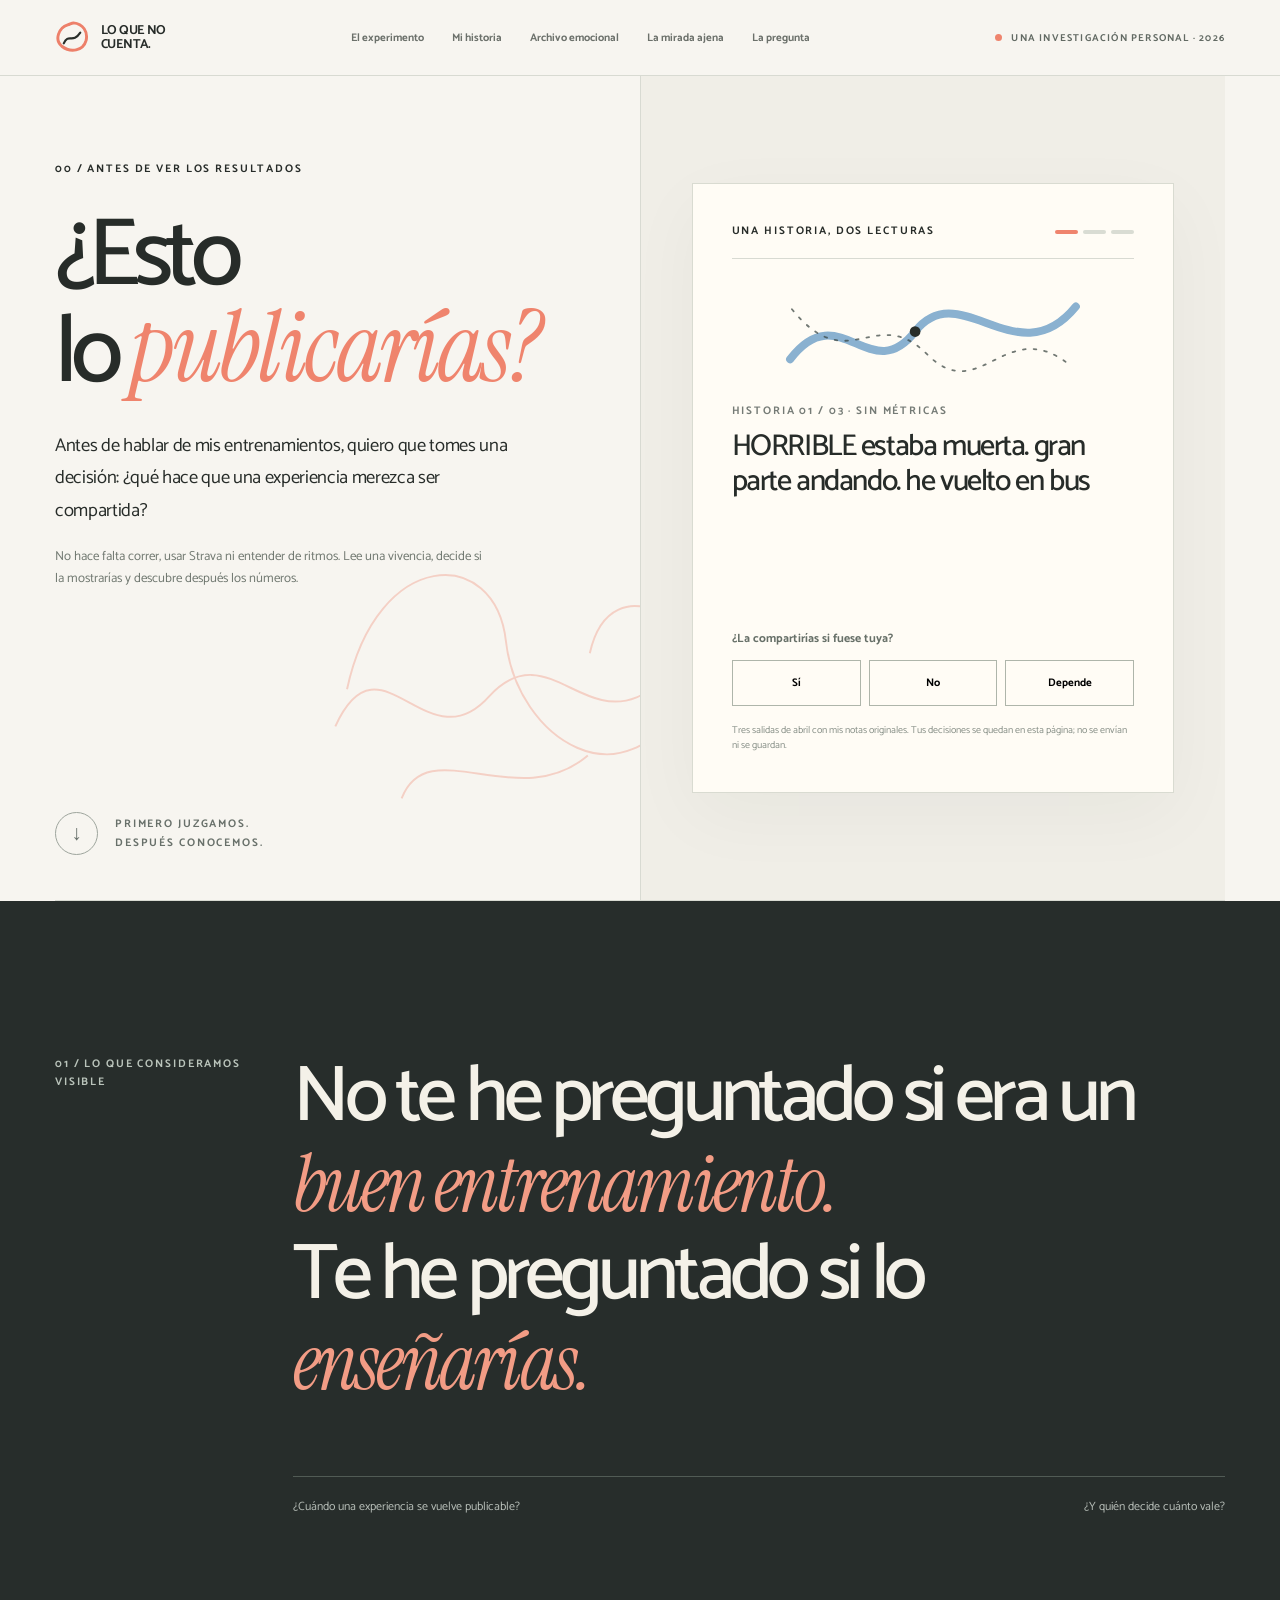
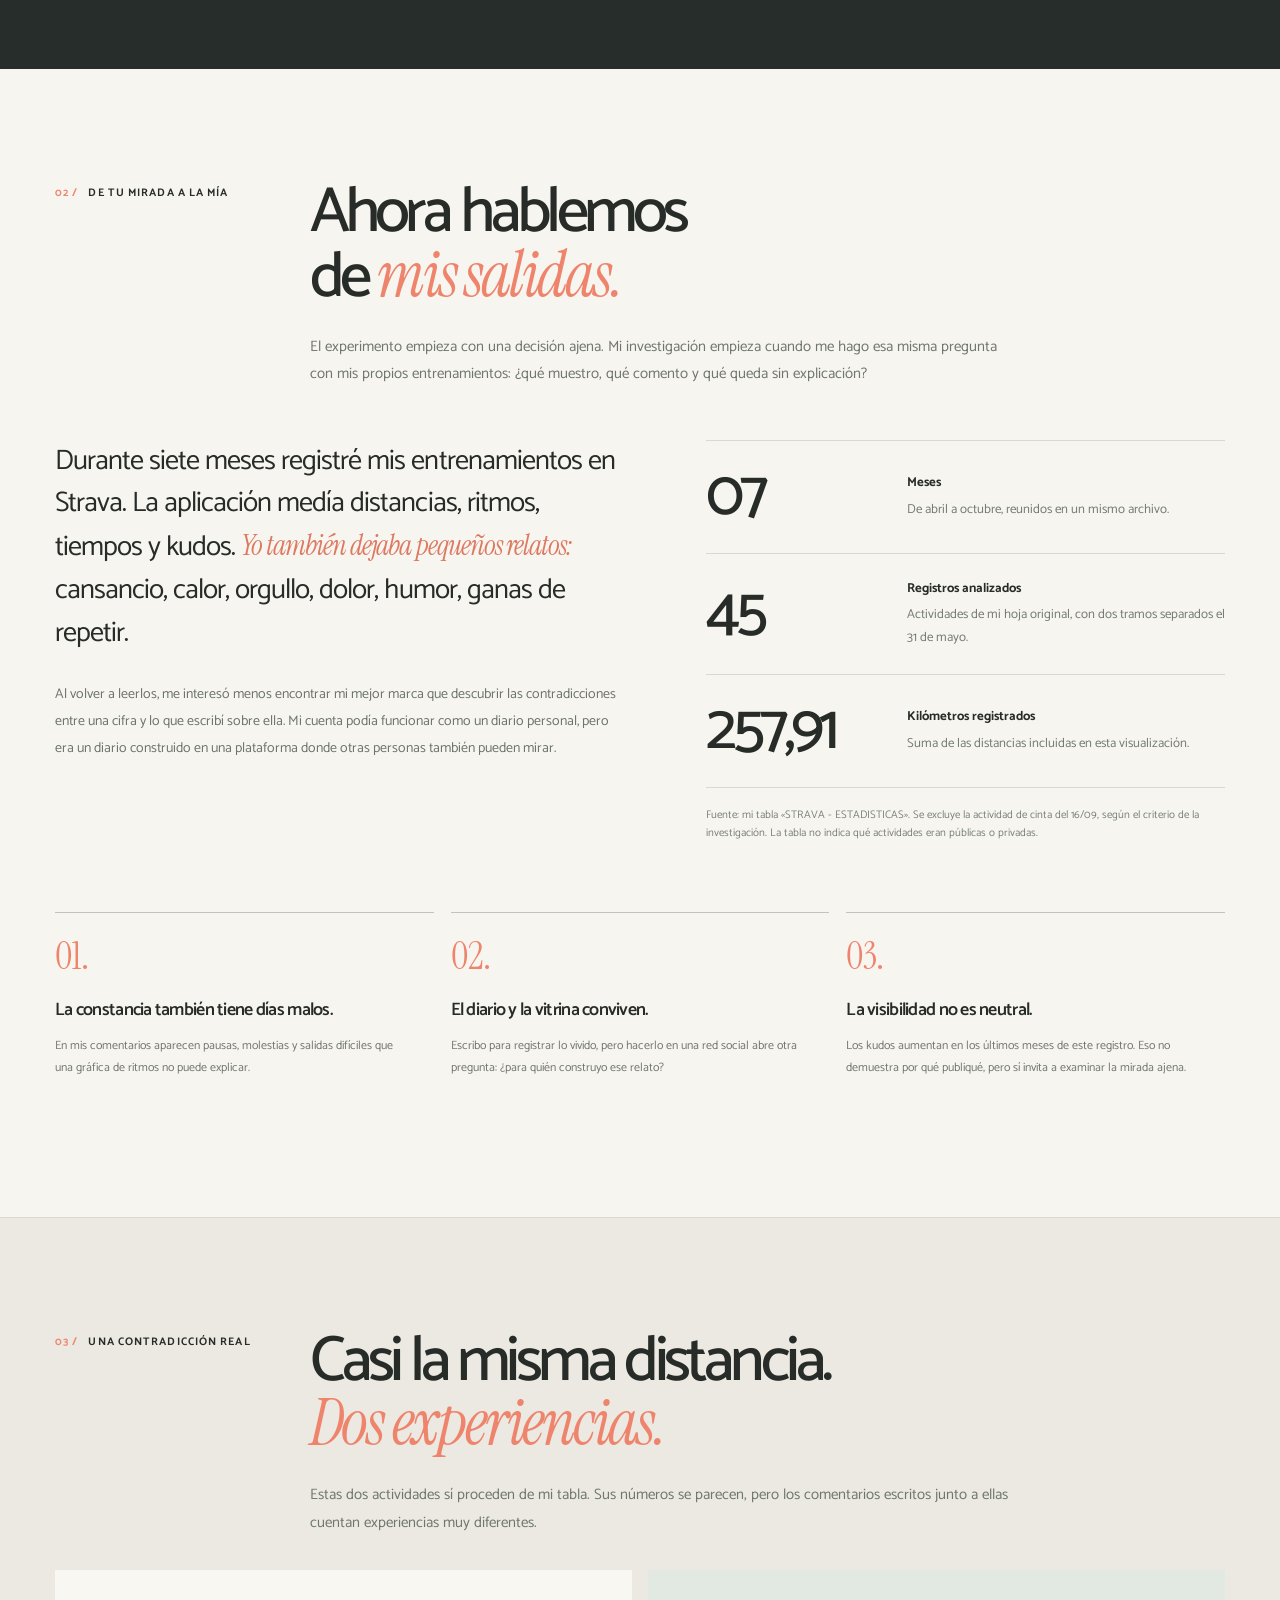
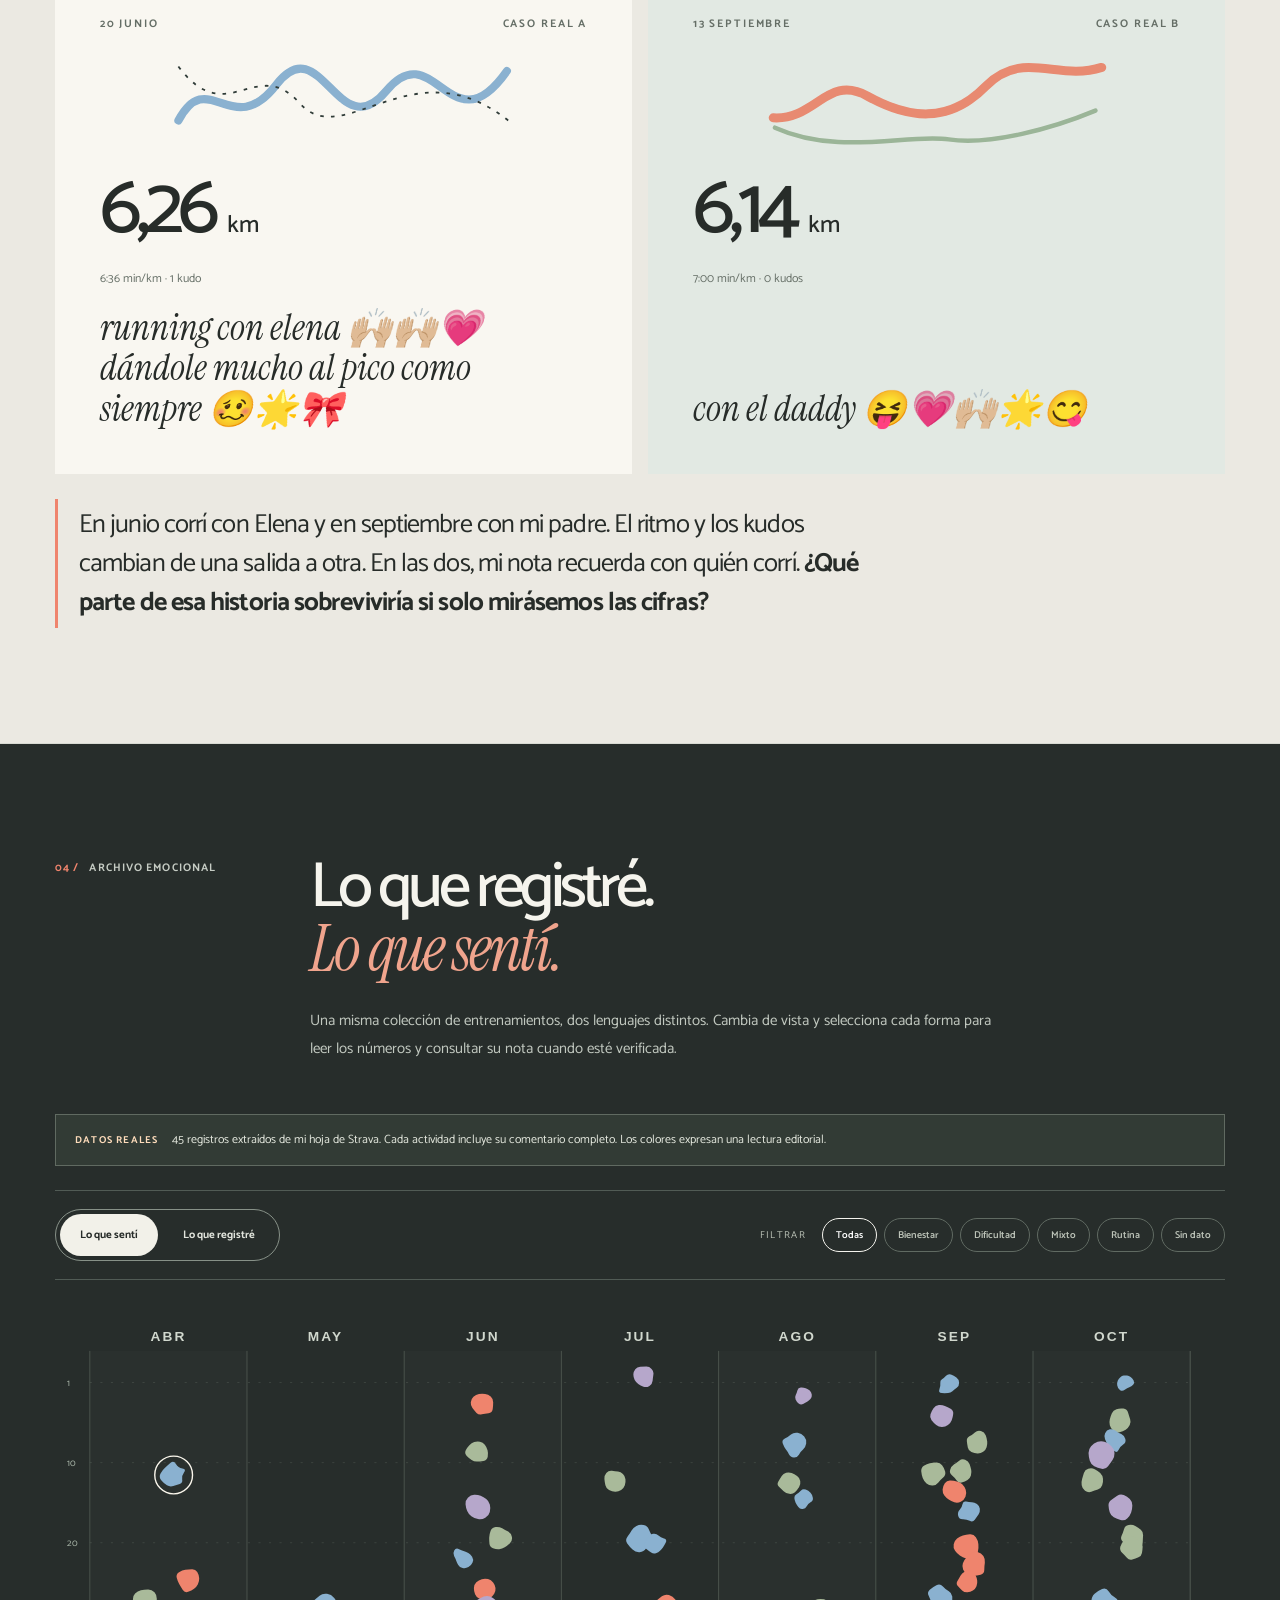
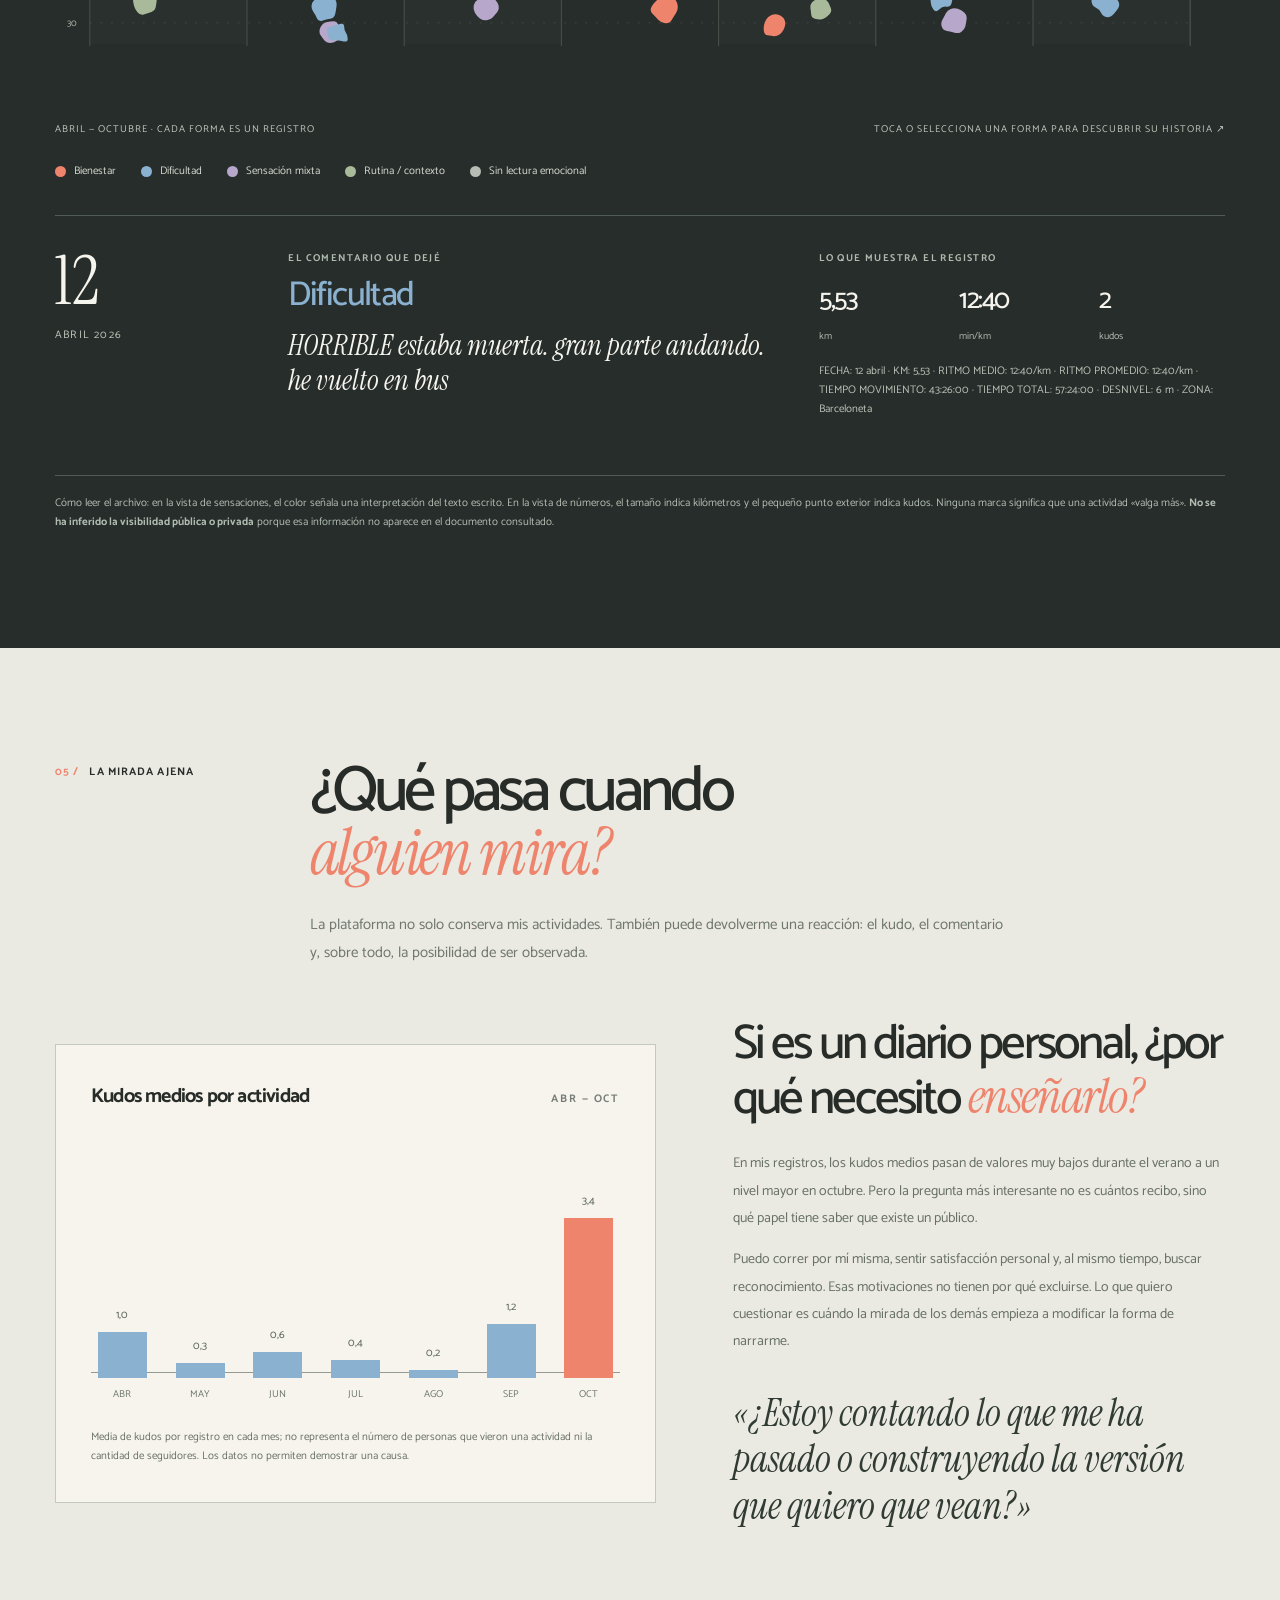
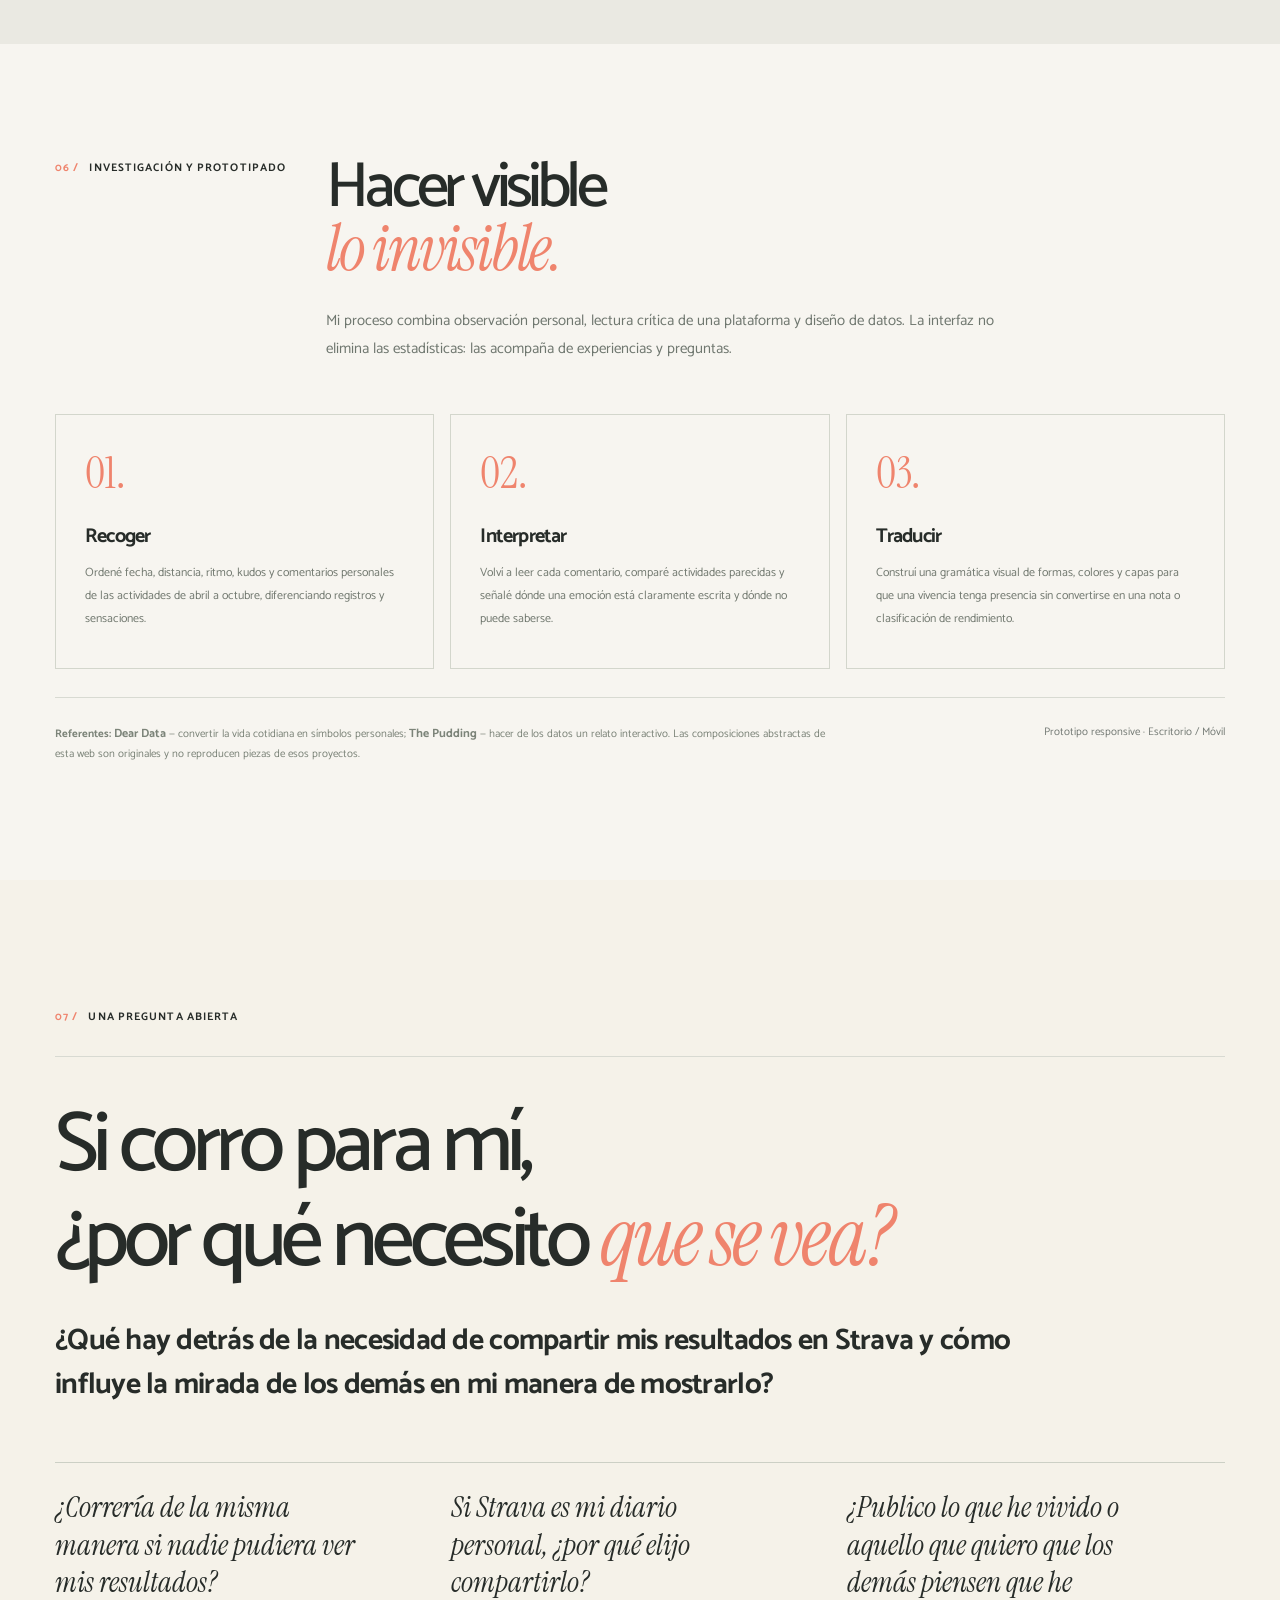
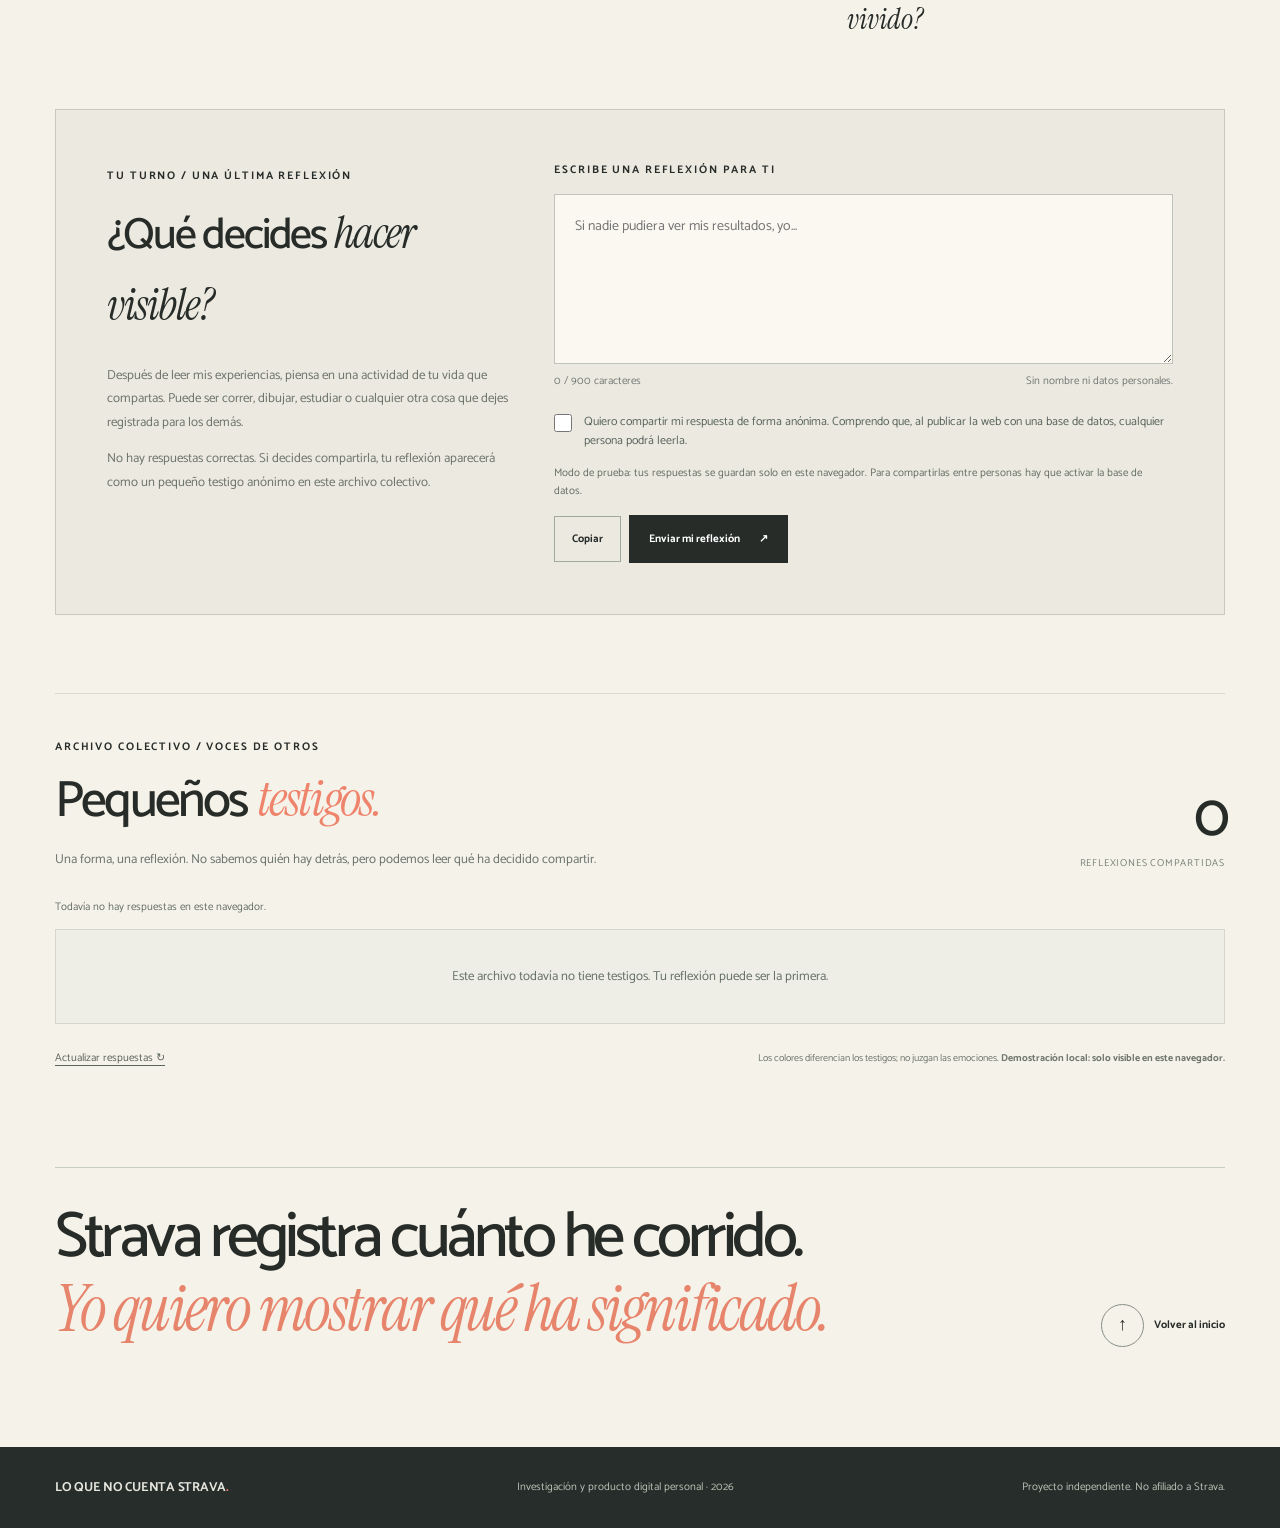
==== commit 44d66b97: "Incorporar la tabla de estadísticas y sus notas completas" ====
--- a/index.html
+++ b/index.html
@@ -57,25 +57,23 @@
   <section class="section" id="mis-datos" aria-labelledby="dataTitle"><div class="wrap">
     <div class="section-head"><div class="index-label"><strong>02 /</strong> De tu mirada a la mía</div><div><h2 class="display" id="dataTitle">Ahora hablemos<br>de <em class="serif">mis salidas.</em></h2><p>El experimento empieza con una decisión ajena. Mi investigación empieza cuando me hago esa misma pregunta con mis propios entrenamientos: ¿qué muestro, qué comento y qué queda sin explicación?</p></div></div>
     <div class="bio-layout"><div><p class="bio-prose">Durante siete meses registré mis entrenamientos en Strava. La aplicación medía distancias, ritmos, tiempos y kudos. <em>Yo también dejaba pequeños relatos:</em> cansancio, calor, orgullo, dolor, humor, ganas de repetir.</p><p>Al volver a leerlos, me interesó menos encontrar mi mejor marca que descubrir las contradicciones entre una cifra y lo que escribí sobre ella. Mi cuenta podía funcionar como un diario personal, pero era un diario construido en una plataforma donde otras personas también pueden mirar.</p></div>
-      <div class="file-notes"><div class="data-stat"><b>07</b><span><strong>Meses</strong>De abril a octubre, reunidos en un mismo archivo.</span></div><div class="data-stat"><b id="totalActivities">45</b><span><strong>Registros analizados</strong>Actividades de mi hoja original, con dos tramos separados el 31 de mayo.</span></div><div class="data-stat"><b id="totalKm">257,91</b><span><strong>Kilómetros registrados</strong>Suma de las distancias incluidas en esta visualización.</span></div><p class="data-source">Fuente: mi tabla «STRAVA – Hoja 1 (1).pdf». Se excluye la actividad de cinta del 16/09, según el criterio de la investigación. La tabla no indica qué actividades eran públicas o privadas.</p></div>
+      <div class="file-notes"><div class="data-stat"><b>07</b><span><strong>Meses</strong>De abril a octubre, reunidos en un mismo archivo.</span></div><div class="data-stat"><b id="totalActivities">45</b><span><strong>Registros analizados</strong>Actividades de mi hoja original, con dos tramos separados el 31 de mayo.</span></div><div class="data-stat"><b id="totalKm">257,91</b><span><strong>Kilómetros registrados</strong>Suma de las distancias incluidas en esta visualización.</span></div><p class="data-source">Fuente: mi tabla «STRAVA - ESTADISTICAS». Se excluye la actividad de cinta del 16/09, según el criterio de la investigación. La tabla no indica qué actividades eran públicas o privadas.</p></div>
     </div>
     <div class="observations"><article class="observation"><span class="count">01.</span><h3>La constancia también tiene días malos.</h3><p>En mis comentarios aparecen pausas, molestias y salidas difíciles que una gráfica de ritmos no puede explicar.</p></article><article class="observation"><span class="count">02.</span><h3>El diario y la vitrina conviven.</h3><p>Escribo para registrar lo vivido, pero hacerlo en una red social abre otra pregunta: ¿para quién construyo ese relato?</p></article><article class="observation"><span class="count">03.</span><h3>La visibilidad no es neutral.</h3><p>Los kudos aumentan en los últimos meses de este registro. Eso no demuestra por qué publiqué, pero sí invita a examinar la mirada ajena.</p></article></div>
   </div></section>
 
   <section class="section duel" id="dos-caras" aria-labelledby="duelTitle"><div class="wrap">
     <div class="section-head"><div class="index-label"><strong>03 /</strong> Una contradicción real</div><div><h2 class="display" id="duelTitle">Casi la misma distancia.<br><em class="serif">Dos experiencias.</em></h2><p>Estas dos actividades sí proceden de mi tabla. Sus números se parecen, pero los comentarios escritos junto a ellas cuentan experiencias muy diferentes.</p></div></div>
-    <div class="duel-grid"><article class="duel-card"><div class="duel-top"><span class="eyebrow">20 junio</span><span class="eyebrow">Caso real A</span></div><div class="duel-art"><svg viewBox="0 0 400 140" aria-hidden="true"><path d="M16 95 C49 33 76 119 125 55 S194 126 247 62 S319 128 381 40" fill="none" stroke="#8ab1d0" stroke-width="9" stroke-linecap="round"/><path d="M16 35 C70 107 102 21 151 76 S279 8 386 98" fill="none" stroke="#303c38" stroke-width="2" stroke-dasharray="4 8"/></svg></div><div class="distance">6,26 <small>km</small></div><div class="duel-under">6:36 min/km · 1 kudo</div><blockquote>dándole mucho al pico como siempre 🥴🌟🎀
-UNA PUTA MIERDA COMO UNA CASA 💩
-FATAL
-CALORRRO INFERNAL</blockquote></article>
-      <article class="duel-card second"><div class="duel-top"><span class="eyebrow">13 septiembre</span><span class="eyebrow">Caso real B</span></div><div class="duel-art"><svg viewBox="0 0 400 140" aria-hidden="true"><path d="M18 92 C65 95 78 43 123 68 S213 99 254 57 S334 52 383 36" fill="none" stroke="#e88a71" stroke-width="10" stroke-linecap="round"/><path d="M20 103 C91 135 168 109 213 116 S328 104 376 84" fill="none" stroke="#9bb598" stroke-width="5" stroke-linecap="round"/></svg></div><div class="distance">6,14 <small>km</small></div><div class="duel-under">7:00 min/km · 0 kudos</div><blockquote>Nota íntegra pendiente de cotejar con el original.</blockquote></article></div>
-    <div class="duel-point">En el segundo entrenamiento fui más despacio y recibí menos kudos. Pero dejé escrito que había tenido buenas sensaciones. <strong>¿Qué parte de esa historia sobreviviría si solo mirásemos las cifras?</strong></div>
+    <div class="duel-grid"><article class="duel-card"><div class="duel-top"><span class="eyebrow">20 junio</span><span class="eyebrow">Caso real A</span></div><div class="duel-art"><svg viewBox="0 0 400 140" aria-hidden="true"><path d="M16 95 C49 33 76 119 125 55 S194 126 247 62 S319 128 381 40" fill="none" stroke="#8ab1d0" stroke-width="9" stroke-linecap="round"/><path d="M16 35 C70 107 102 21 151 76 S279 8 386 98" fill="none" stroke="#303c38" stroke-width="2" stroke-dasharray="4 8"/></svg></div><div class="distance">6,26 <small>km</small></div><div class="duel-under">6:36 min/km · 1 kudo</div><blockquote>running con elena 🙌🏼🙌🏼💗
+dándole mucho al pico como siempre 🥴🌟🎀</blockquote></article>
+      <article class="duel-card second"><div class="duel-top"><span class="eyebrow">13 septiembre</span><span class="eyebrow">Caso real B</span></div><div class="duel-art"><svg viewBox="0 0 400 140" aria-hidden="true"><path d="M18 92 C65 95 78 43 123 68 S213 99 254 57 S334 52 383 36" fill="none" stroke="#e88a71" stroke-width="10" stroke-linecap="round"/><path d="M20 103 C91 135 168 109 213 116 S328 104 376 84" fill="none" stroke="#9bb598" stroke-width="5" stroke-linecap="round"/></svg></div><div class="distance">6,14 <small>km</small></div><div class="duel-under">7:00 min/km · 0 kudos</div><blockquote>con el daddy 😝💗🙌🏼🌟😋</blockquote></article></div>
+    <div class="duel-point">En junio corrí con Elena y en septiembre con mi padre. El ritmo y los kudos cambian de una salida a otra. En las dos, mi nota recuerda con quién corrí. <strong>¿Qué parte de esa historia sobreviviría si solo mirásemos las cifras?</strong></div>
 
   </div></section>
 
   <section class="section archive" id="archivo" aria-labelledby="archiveTitle"><div class="wrap">
     <div class="section-head"><div class="index-label"><strong>04 /</strong> Archivo emocional</div><div><h2 class="display" id="archiveTitle">Lo que registré.<br><em class="serif">Lo que sentí.</em></h2><p>Una misma colección de entrenamientos, dos lenguajes distintos. Cambia de vista y selecciona cada forma para leer los números y consultar su nota cuando esté verificada.</p></div></div>
-    <div class="data-banner"><span class="badge">Datos reales</span><span>45 registros extraídos de mi hoja de Strava. Las notas disponibles se reproducen completas. Las que quedan por cotejar aparecen como pendientes. Los colores expresan una lectura editorial.</span></div>
+    <div class="data-banner"><span class="badge">Datos reales</span><span>45 registros extraídos de mi hoja de Strava. Cada actividad incluye su comentario completo. Los colores expresan una lectura editorial.</span></div>
     <div class="archive-toolbar"><div class="switches" role="group" aria-label="Elegir la capa de visualización"><button type="button" id="viewFeeling" aria-pressed="true">Lo que sentí</button><button type="button" id="viewPosted" aria-pressed="false">Lo que registré</button></div><div class="filters" role="group" aria-label="Filtrar por interpretación del comentario"><span>Filtrar</span><button type="button" data-filter="todas" aria-pressed="true">Todas</button><button type="button" data-filter="agradable" aria-pressed="false">Bienestar</button><button type="button" data-filter="dificil" aria-pressed="false">Dificultad</button><button type="button" data-filter="mixto" aria-pressed="false">Mixto</button><button type="button" data-filter="neutro" aria-pressed="false">Rutina</button><button type="button" data-filter="sin_registro" aria-pressed="false">Sin dato</button></div></div>
     <div class="archive-scroller"><svg id="archiveViz" class="archive-viz" viewBox="0 0 1110 365" role="group" aria-label="Cronología interactiva de actividades reales entre abril y octubre"></svg></div>
     <div class="archive-caption"><span>ABRIL — OCTUBRE · CADA FORMA ES UN REGISTRO</span><span>Toca o selecciona una forma para descubrir su historia ↗</span></div>
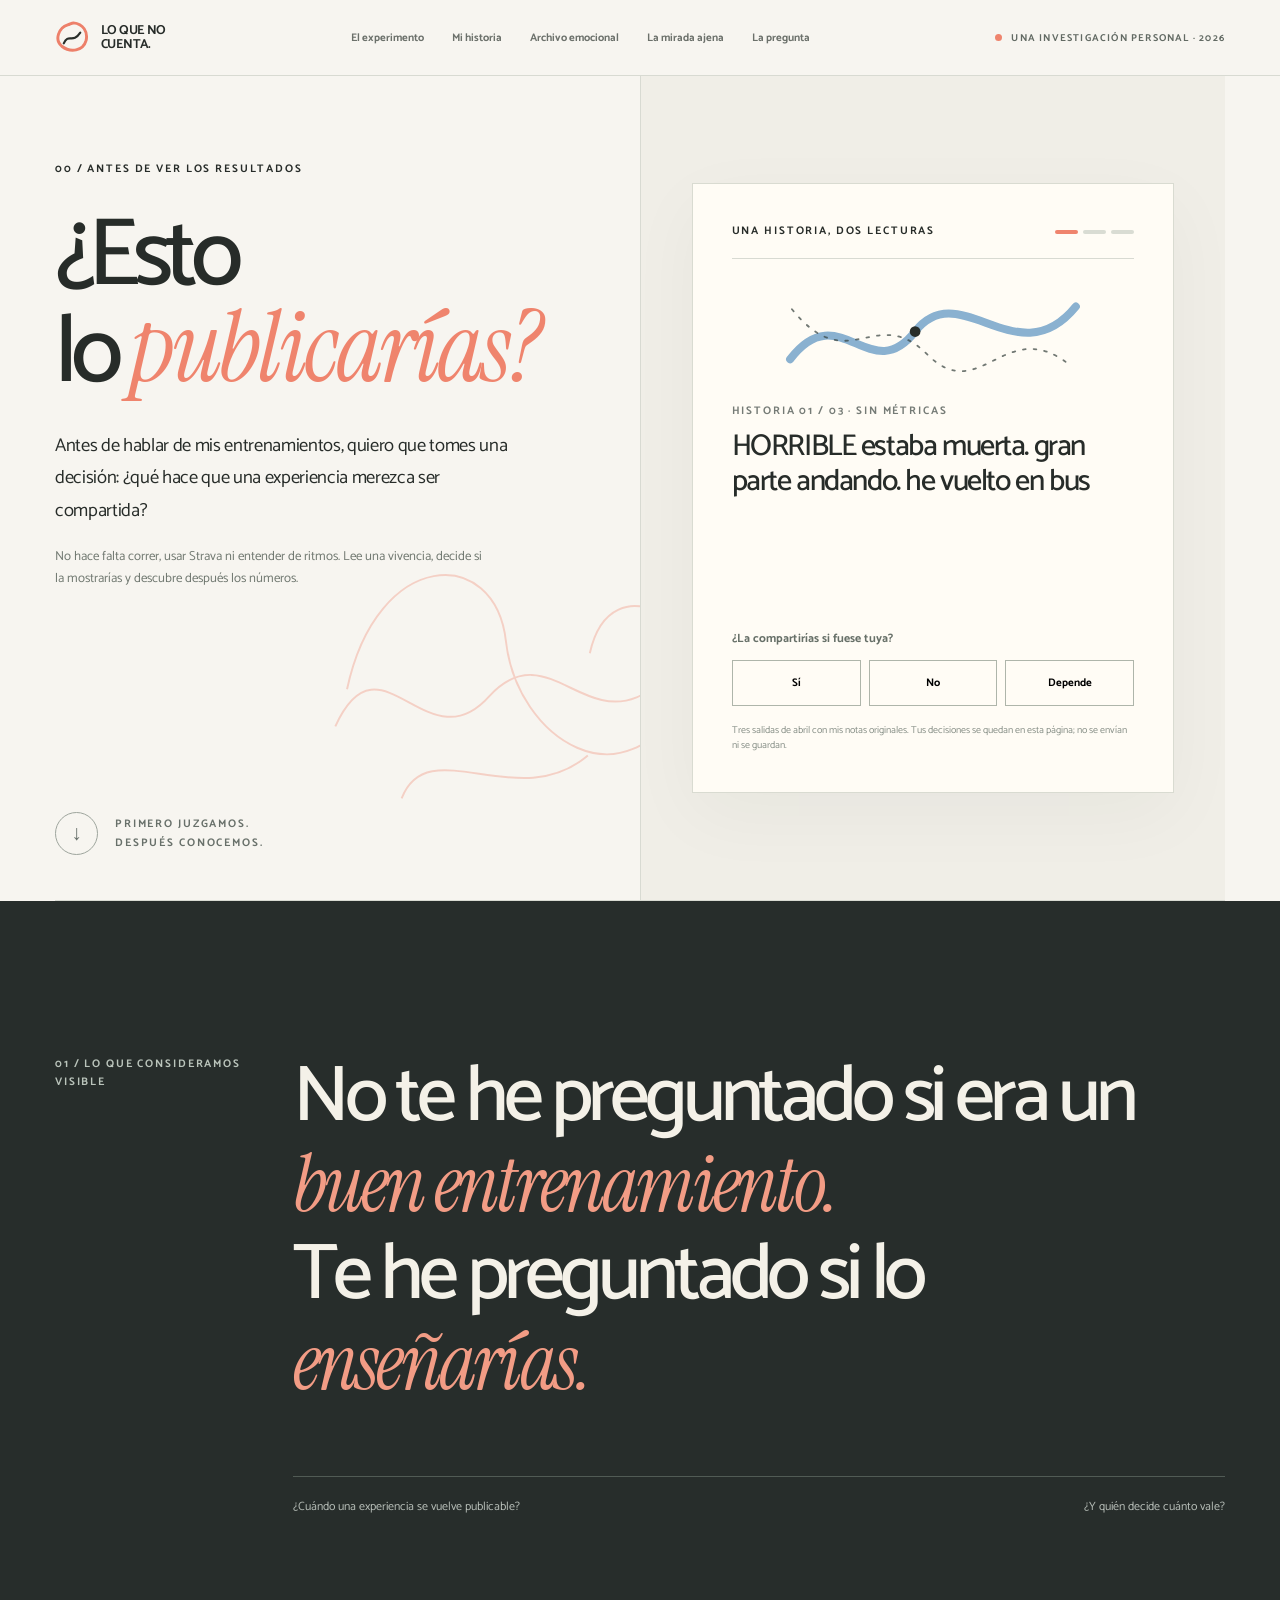
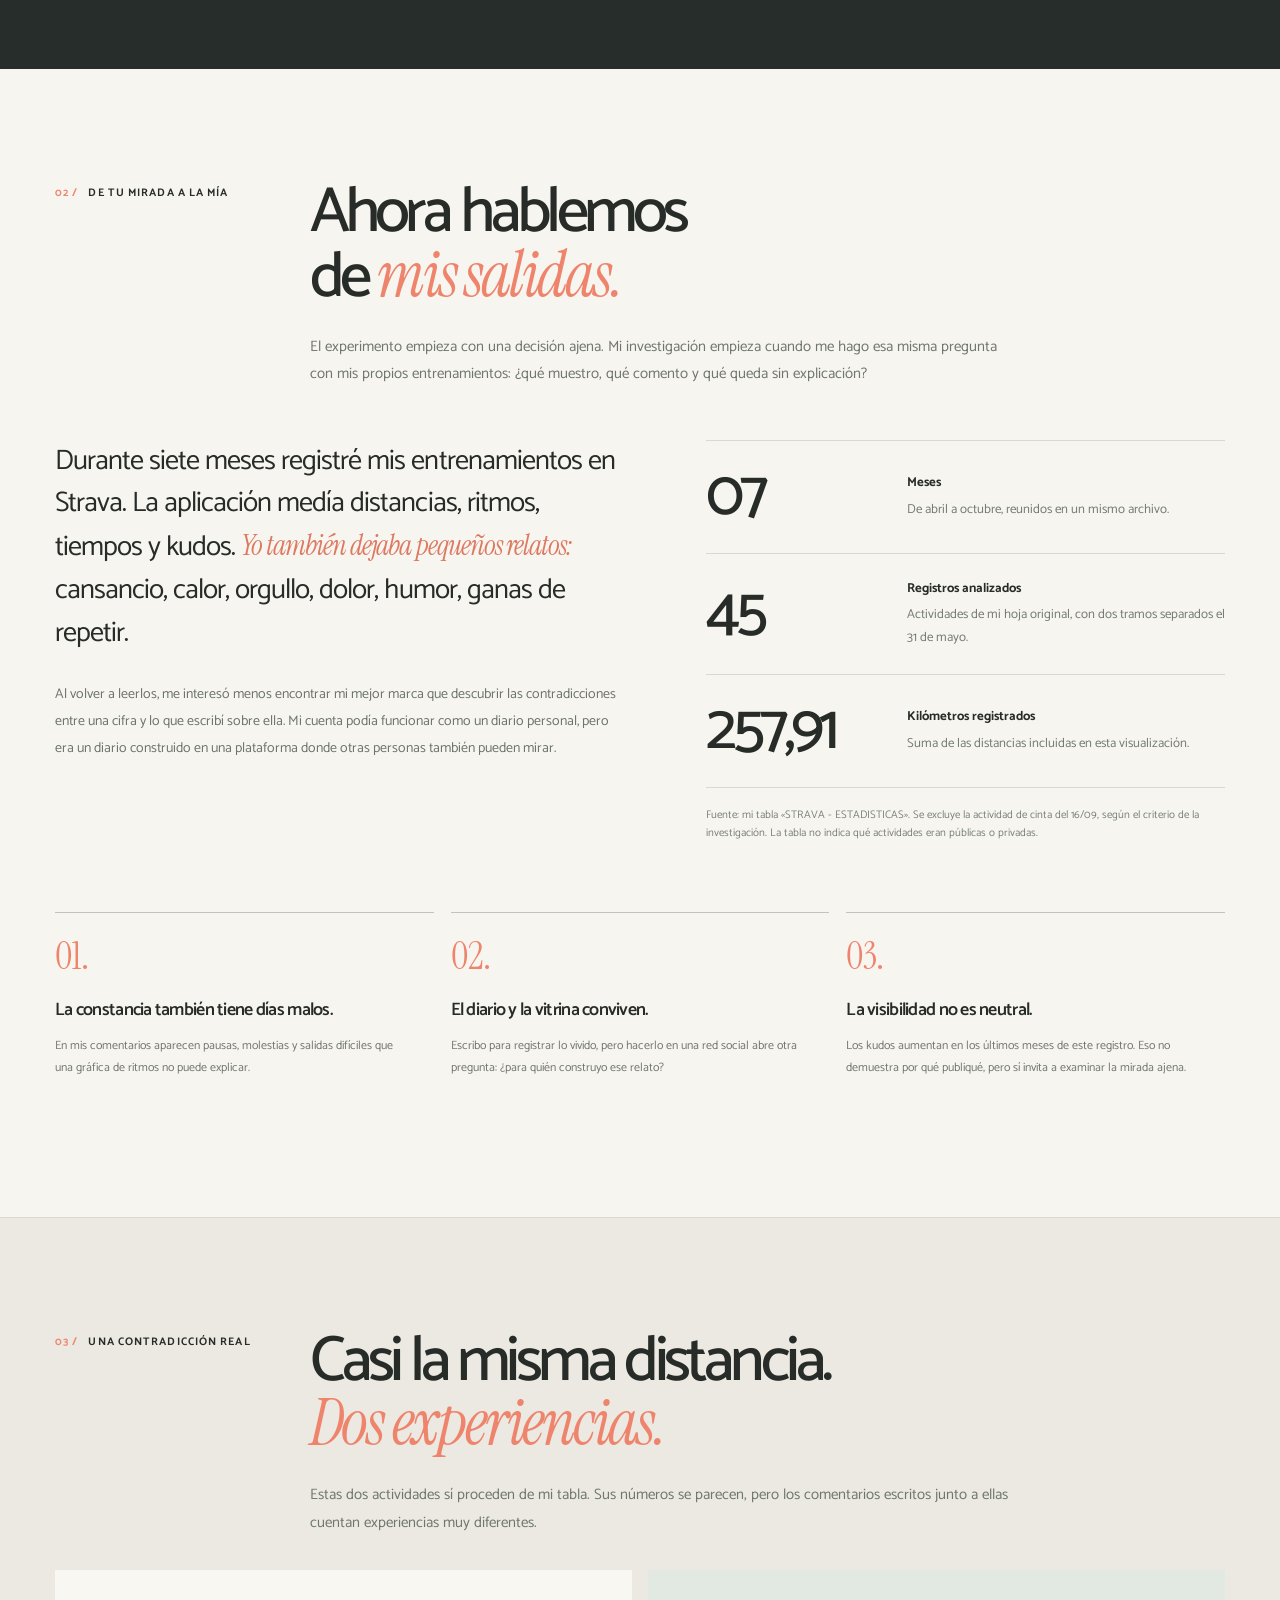
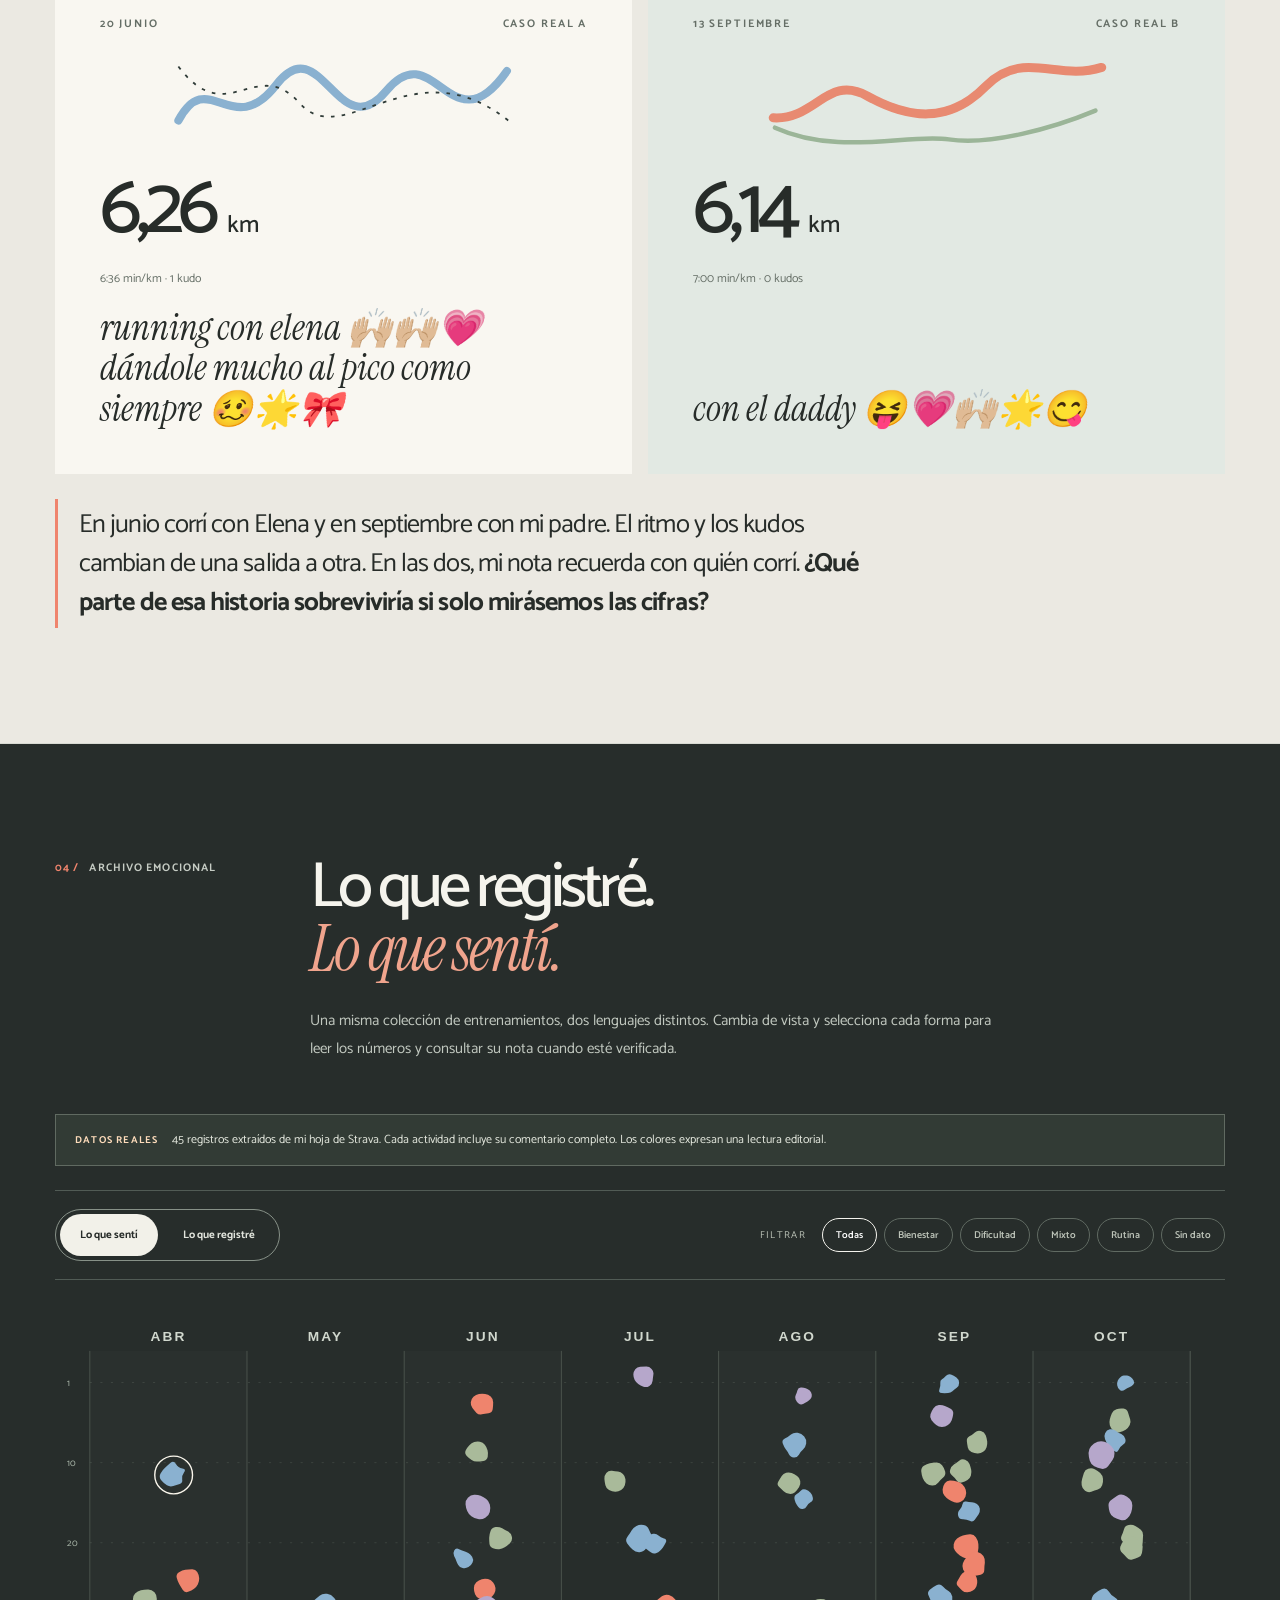
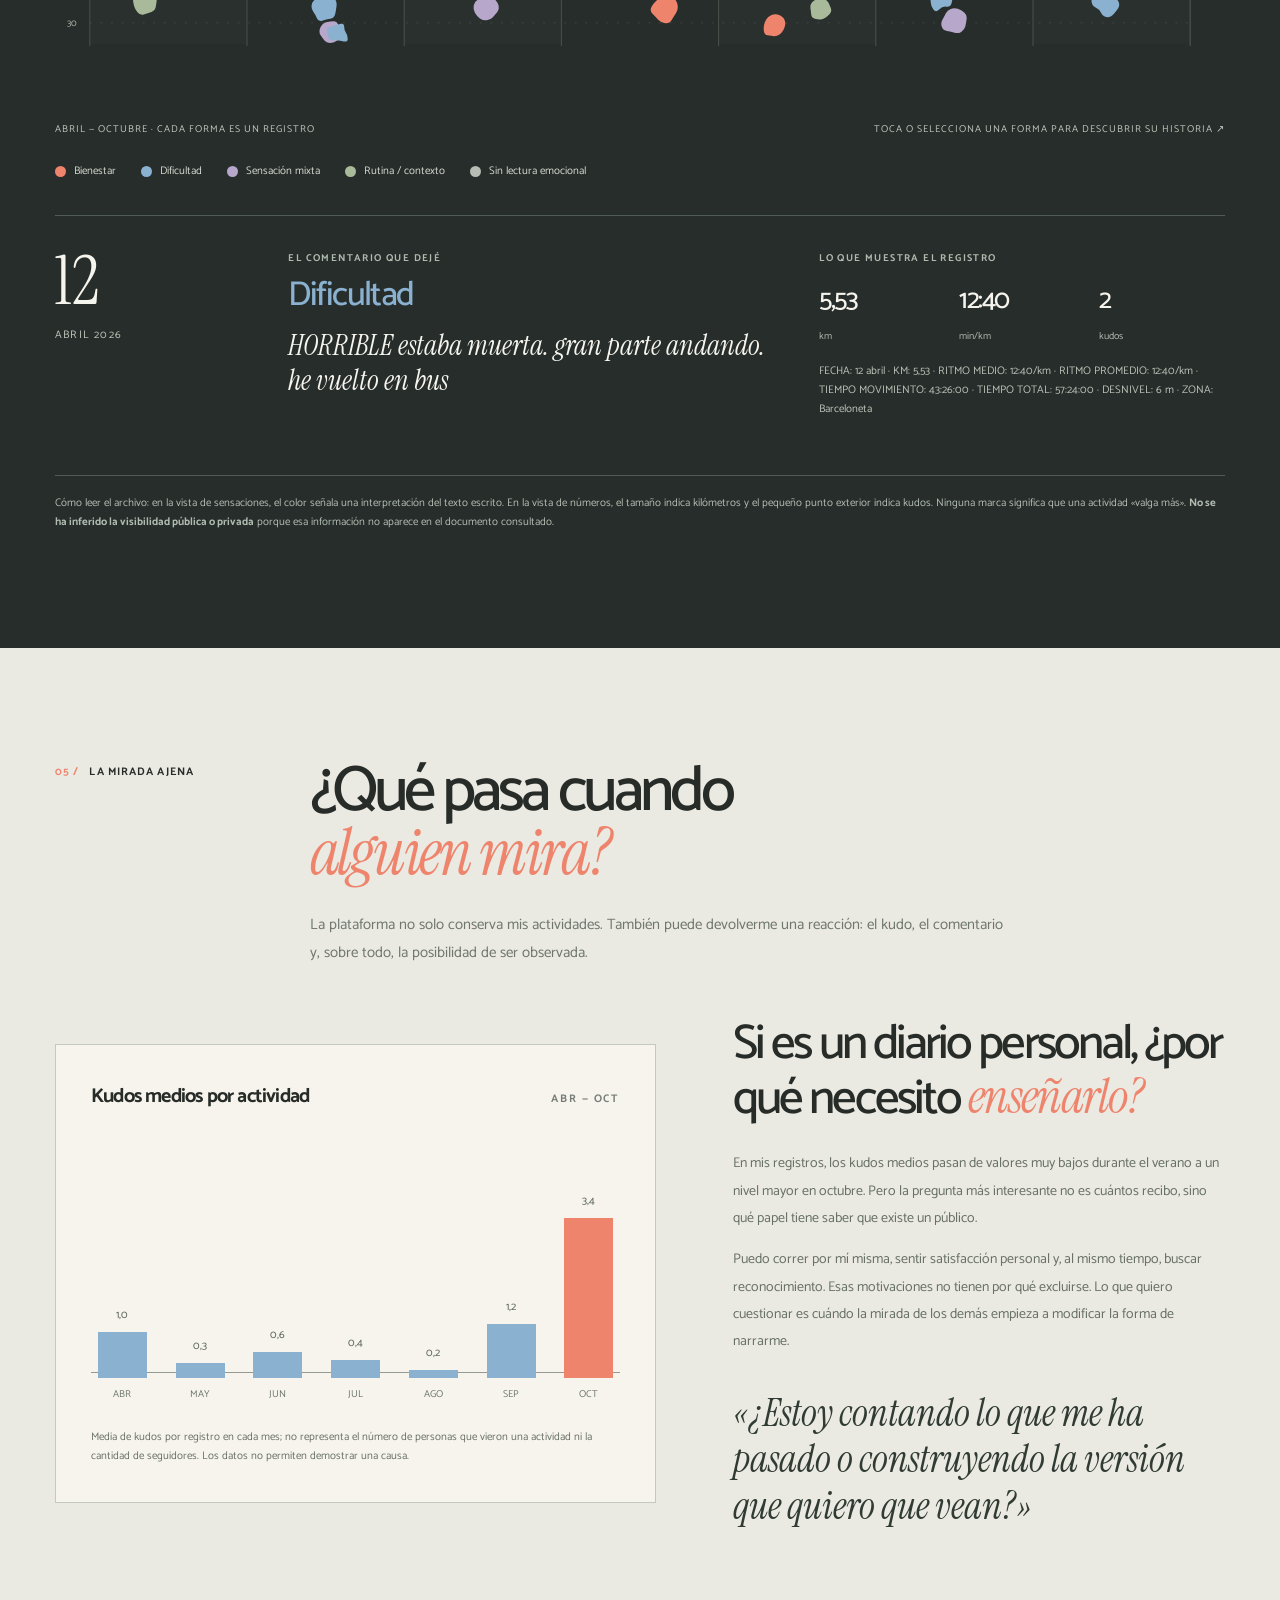
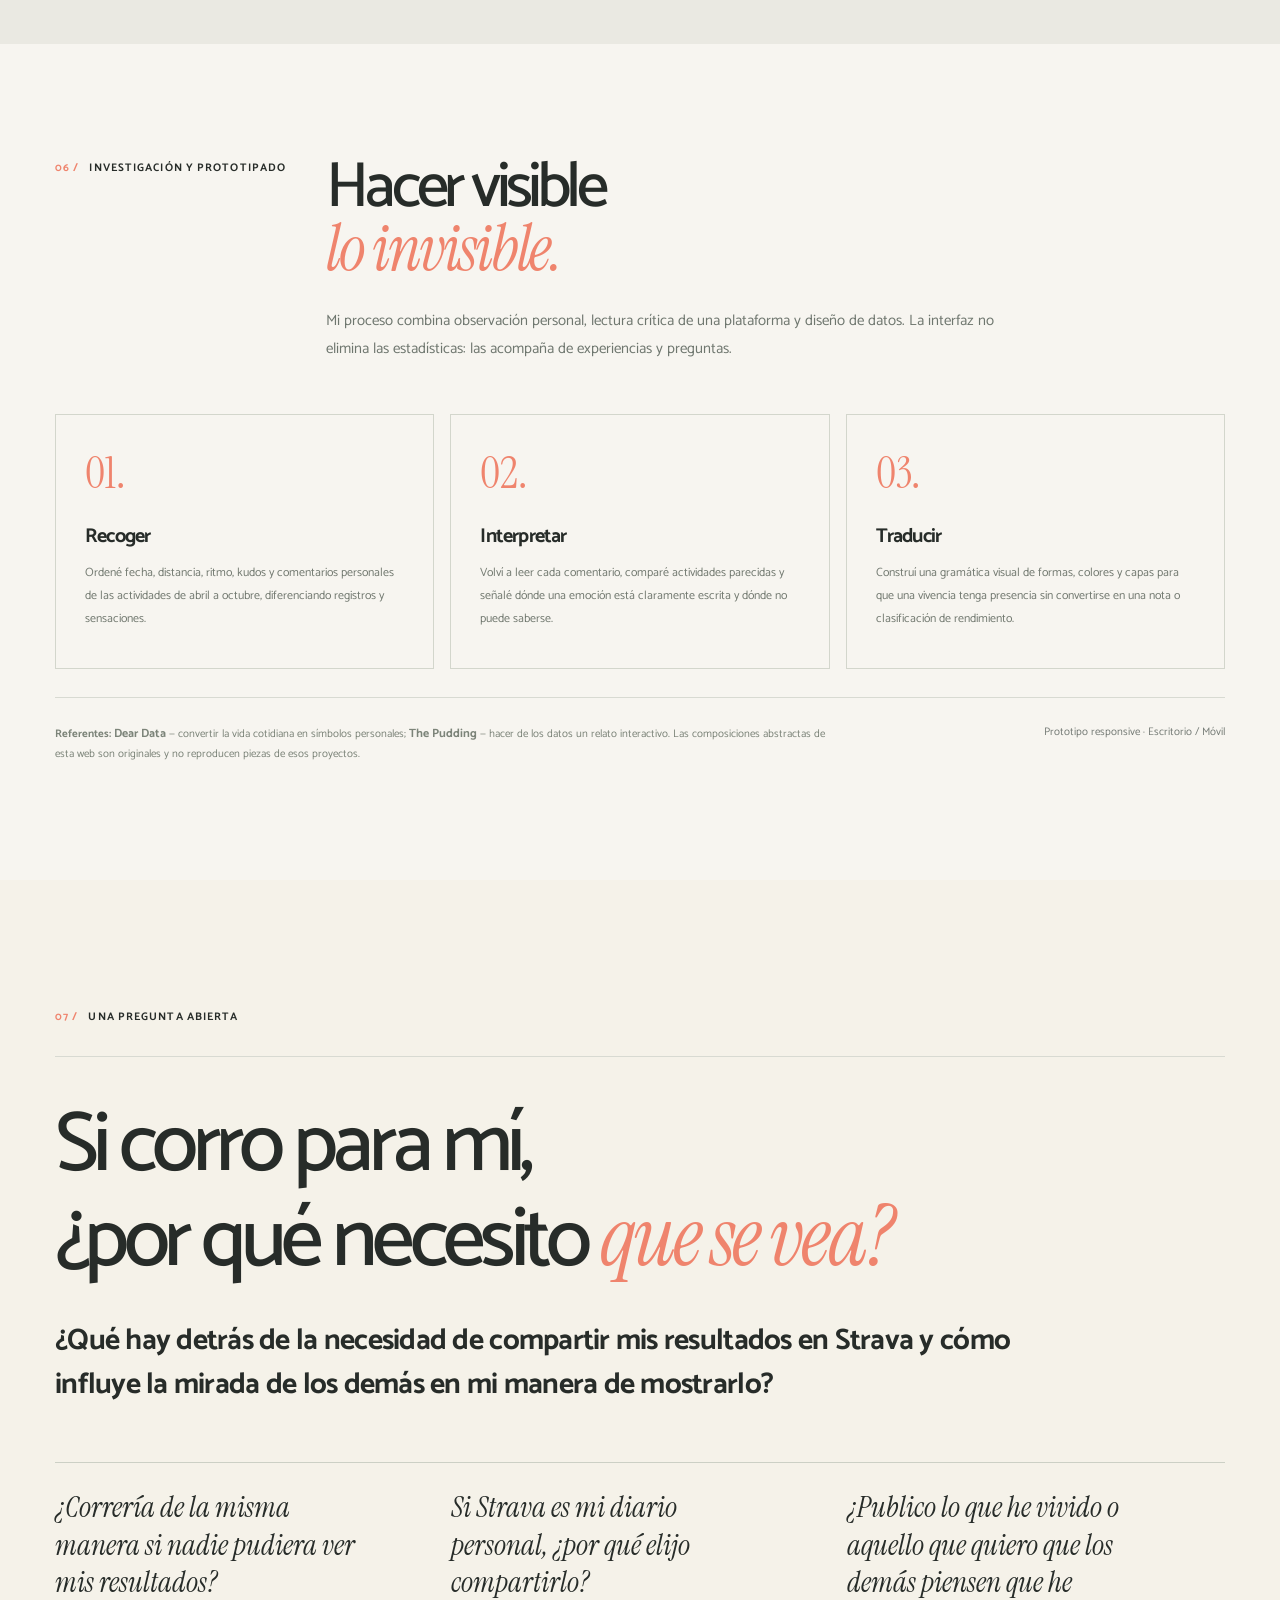
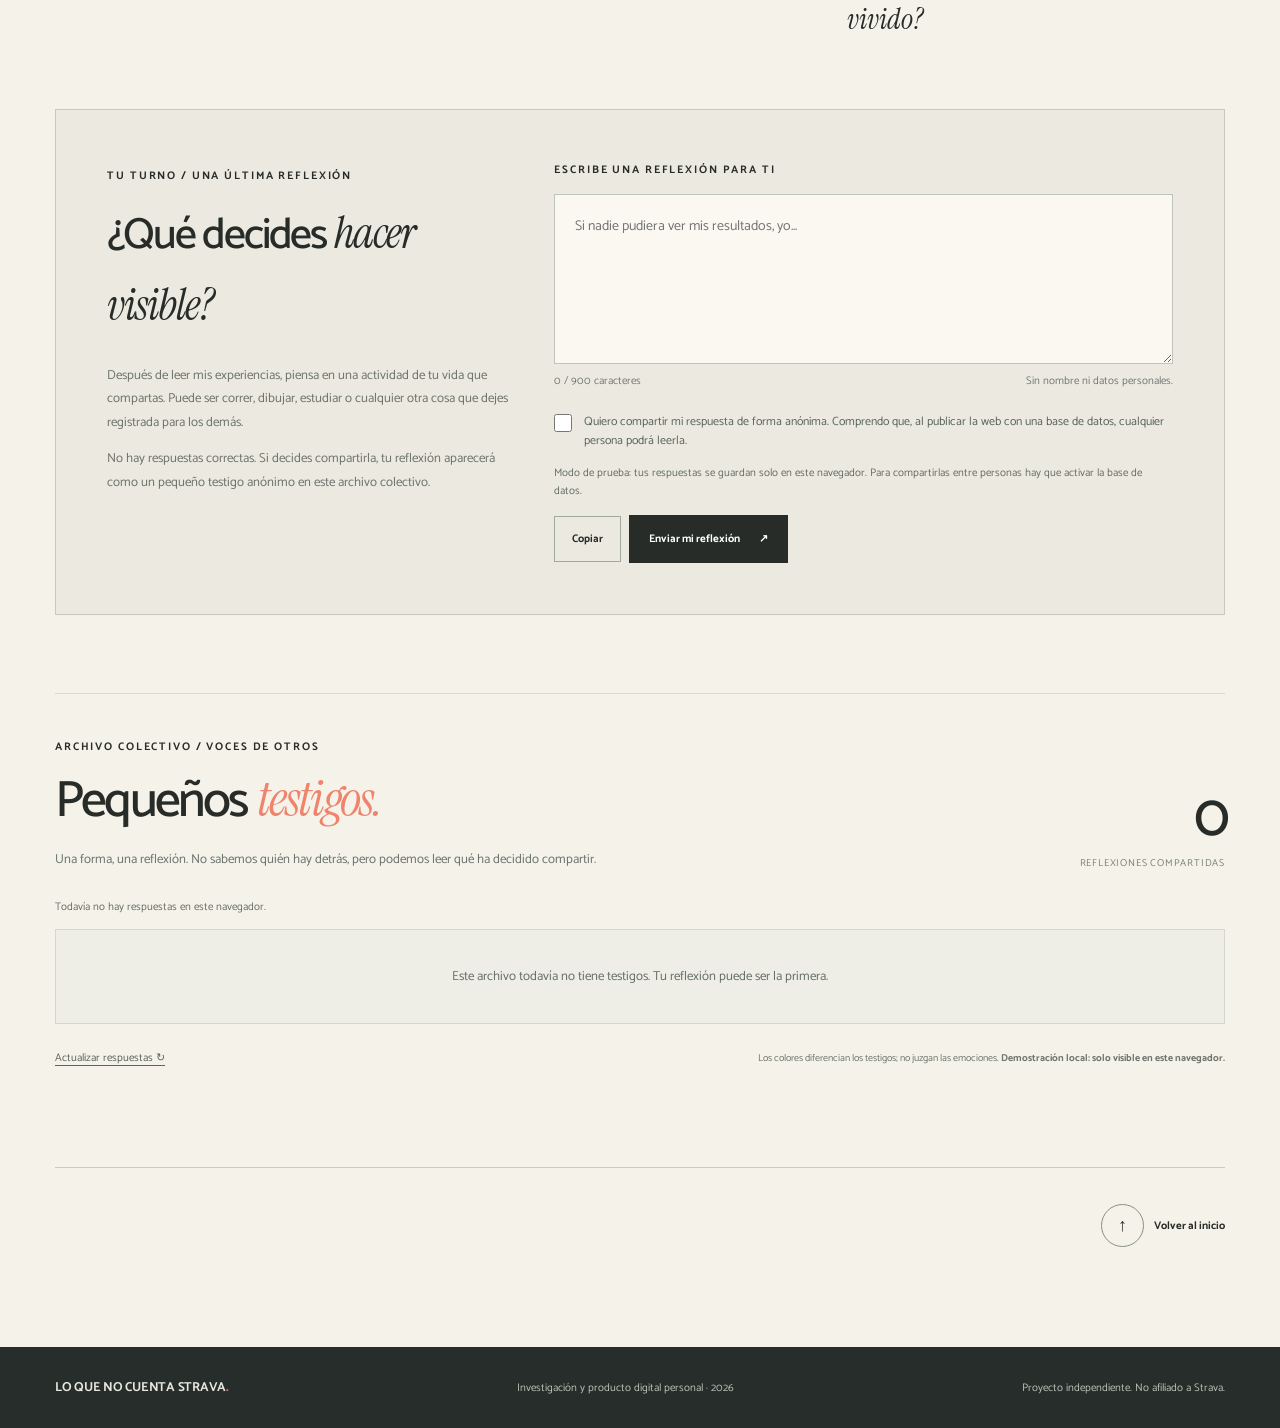
==== commit 71ae3b9d: "Leer los entrenamientos directamente del CSV · index.html" ====
--- a/index.html
+++ b/index.html
@@ -30,12 +30,12 @@
       <div class="opening-tag"><a class="round-arrow" href="#relato" aria-label="Ir a la reflexión siguiente">↓</a><div class="eyebrow">Primero juzgamos.<br>Después conocemos.</div></div>
       <svg class="opening-watermark" viewBox="0 0 420 350" aria-hidden="true"><path d="M14 190C45 45 166 42 177 141C188 241 300 313 359 197C396 127 285 54 263 153"/><path d="M2 228C48 127 96 269 160 197C240 111 281 325 404 82"/><path d="M70 302C97 232 189 319 261 258"/></svg>
     </div>
-    <div class="experiment-pane">
+    <div class="experiment-pane"><div id="csvPanel" hidden><p id="csvEstado">Para abrir el proyecto localmente, selecciona STRAVA_estadisticas.csv de la carpeta de la web.</p><label>Seleccionar CSV <input id="csvArchivo" type="file" accept=".csv,text/csv"></label></div>
       <div class="experiment-card" aria-label="Experimento interactivo: decidir si publicar una experiencia">
         <div class="experiment-top"><span class="eyebrow">Una historia, dos lecturas</span><div class="step-dots" id="stepDots" aria-label="Historia 1 de 3"><i class="active"></i><i></i><i></i></div></div>
         <div class="sketch"><svg id="scenarioSketch" viewBox="0 0 340 112" role="img" aria-label="Ilustración emocional abstracta"><path d="M8 84 C65 17 82 111 137 49 S246 118 329 34" stroke="#ed846e" stroke-width="9"/><path d="M12 34 Q71 115 140 59 T327 78" stroke="#8db2ce" stroke-width="5"/></svg></div>
         <div class="eyebrow muted" id="scenarioNumber">HISTORIA 01 / 03 · SIN MÉTRICAS</div>
-        <h2 class="story-text" id="scenarioText">HORRIBLE estaba muerta. gran parte andando. he vuelto en bus</h2>
+        <h2 class="story-text" id="scenarioText"></h2>
         <div class="answer-area">
           <p class="prompt">¿La compartirías si fuese tuya?</p>
           <div class="choice-row" role="group" aria-label="Elige si publicarías la experiencia"><button type="button" class="choice" data-answer="si">Sí</button><button type="button" class="choice" data-answer="no">No</button><button type="button" class="choice" data-answer="depende">Depende</button></div>
@@ -57,23 +57,22 @@
   <section class="section" id="mis-datos" aria-labelledby="dataTitle"><div class="wrap">
     <div class="section-head"><div class="index-label"><strong>02 /</strong> De tu mirada a la mía</div><div><h2 class="display" id="dataTitle">Ahora hablemos<br>de <em class="serif">mis salidas.</em></h2><p>El experimento empieza con una decisión ajena. Mi investigación empieza cuando me hago esa misma pregunta con mis propios entrenamientos: ¿qué muestro, qué comento y qué queda sin explicación?</p></div></div>
     <div class="bio-layout"><div><p class="bio-prose">Durante siete meses registré mis entrenamientos en Strava. La aplicación medía distancias, ritmos, tiempos y kudos. <em>Yo también dejaba pequeños relatos:</em> cansancio, calor, orgullo, dolor, humor, ganas de repetir.</p><p>Al volver a leerlos, me interesó menos encontrar mi mejor marca que descubrir las contradicciones entre una cifra y lo que escribí sobre ella. Mi cuenta podía funcionar como un diario personal, pero era un diario construido en una plataforma donde otras personas también pueden mirar.</p></div>
-      <div class="file-notes"><div class="data-stat"><b>07</b><span><strong>Meses</strong>De abril a octubre, reunidos en un mismo archivo.</span></div><div class="data-stat"><b id="totalActivities">45</b><span><strong>Registros analizados</strong>Actividades de mi hoja original, con dos tramos separados el 31 de mayo.</span></div><div class="data-stat"><b id="totalKm">257,91</b><span><strong>Kilómetros registrados</strong>Suma de las distancias incluidas en esta visualización.</span></div><p class="data-source">Fuente: mi tabla «STRAVA - ESTADISTICAS». Se excluye la actividad de cinta del 16/09, según el criterio de la investigación. La tabla no indica qué actividades eran públicas o privadas.</p></div>
+      <div class="file-notes"><div class="data-stat"><b>07</b><span><strong>Meses</strong>De abril a octubre, reunidos en un mismo archivo.</span></div><div class="data-stat"><b id="totalActivities">—</b><span><strong>Registros analizados</strong>Actividades de mi hoja original, con dos tramos separados el 31 de mayo.</span></div><div class="data-stat"><b id="totalKm">—</b><span><strong>Kilómetros registrados</strong>Suma de las distancias incluidas en esta visualización.</span></div><p class="data-source">Fuente: mi tabla «STRAVA - ESTADISTICAS». Se excluye la actividad de cinta del 16/09, según el criterio de la investigación. La tabla no indica qué actividades eran públicas o privadas.</p></div>
     </div>
     <div class="observations"><article class="observation"><span class="count">01.</span><h3>La constancia también tiene días malos.</h3><p>En mis comentarios aparecen pausas, molestias y salidas difíciles que una gráfica de ritmos no puede explicar.</p></article><article class="observation"><span class="count">02.</span><h3>El diario y la vitrina conviven.</h3><p>Escribo para registrar lo vivido, pero hacerlo en una red social abre otra pregunta: ¿para quién construyo ese relato?</p></article><article class="observation"><span class="count">03.</span><h3>La visibilidad no es neutral.</h3><p>Los kudos aumentan en los últimos meses de este registro. Eso no demuestra por qué publiqué, pero sí invita a examinar la mirada ajena.</p></article></div>
   </div></section>
 
   <section class="section duel" id="dos-caras" aria-labelledby="duelTitle"><div class="wrap">
     <div class="section-head"><div class="index-label"><strong>03 /</strong> Una contradicción real</div><div><h2 class="display" id="duelTitle">Casi la misma distancia.<br><em class="serif">Dos experiencias.</em></h2><p>Estas dos actividades sí proceden de mi tabla. Sus números se parecen, pero los comentarios escritos junto a ellas cuentan experiencias muy diferentes.</p></div></div>
-    <div class="duel-grid"><article class="duel-card"><div class="duel-top"><span class="eyebrow">20 junio</span><span class="eyebrow">Caso real A</span></div><div class="duel-art"><svg viewBox="0 0 400 140" aria-hidden="true"><path d="M16 95 C49 33 76 119 125 55 S194 126 247 62 S319 128 381 40" fill="none" stroke="#8ab1d0" stroke-width="9" stroke-linecap="round"/><path d="M16 35 C70 107 102 21 151 76 S279 8 386 98" fill="none" stroke="#303c38" stroke-width="2" stroke-dasharray="4 8"/></svg></div><div class="distance">6,26 <small>km</small></div><div class="duel-under">6:36 min/km · 1 kudo</div><blockquote>running con elena 🙌🏼🙌🏼💗
-dándole mucho al pico como siempre 🥴🌟🎀</blockquote></article>
-      <article class="duel-card second"><div class="duel-top"><span class="eyebrow">13 septiembre</span><span class="eyebrow">Caso real B</span></div><div class="duel-art"><svg viewBox="0 0 400 140" aria-hidden="true"><path d="M18 92 C65 95 78 43 123 68 S213 99 254 57 S334 52 383 36" fill="none" stroke="#e88a71" stroke-width="10" stroke-linecap="round"/><path d="M20 103 C91 135 168 109 213 116 S328 104 376 84" fill="none" stroke="#9bb598" stroke-width="5" stroke-linecap="round"/></svg></div><div class="distance">6,14 <small>km</small></div><div class="duel-under">7:00 min/km · 0 kudos</div><blockquote>con el daddy 😝💗🙌🏼🌟😋</blockquote></article></div>
+    <div class="duel-grid"><article class="duel-card" data-fecha="2026-06-20"><div class="duel-top"><span class="eyebrow">20 junio</span><span class="eyebrow">Caso real A</span></div><div class="duel-art"><svg viewBox="0 0 400 140" aria-hidden="true"><path d="M16 95 C49 33 76 119 125 55 S194 126 247 62 S319 128 381 40" fill="none" stroke="#8ab1d0" stroke-width="9" stroke-linecap="round"/><path d="M16 35 C70 107 102 21 151 76 S279 8 386 98" fill="none" stroke="#303c38" stroke-width="2" stroke-dasharray="4 8"/></svg></div><div class="distance"><span class="km-valor">—</span> <small>km</small></div><div class="duel-under">—</div><blockquote></blockquote></article>
+      <article class="duel-card second" data-fecha="2026-09-13"><div class="duel-top"><span class="eyebrow">13 septiembre</span><span class="eyebrow">Caso real B</span></div><div class="duel-art"><svg viewBox="0 0 400 140" aria-hidden="true"><path d="M18 92 C65 95 78 43 123 68 S213 99 254 57 S334 52 383 36" fill="none" stroke="#e88a71" stroke-width="10" stroke-linecap="round"/><path d="M20 103 C91 135 168 109 213 116 S328 104 376 84" fill="none" stroke="#9bb598" stroke-width="5" stroke-linecap="round"/></svg></div><div class="distance"><span class="km-valor">—</span> <small>km</small></div><div class="duel-under">—</div><blockquote></blockquote></article></div>
     <div class="duel-point">En junio corrí con Elena y en septiembre con mi padre. El ritmo y los kudos cambian de una salida a otra. En las dos, mi nota recuerda con quién corrí. <strong>¿Qué parte de esa historia sobreviviría si solo mirásemos las cifras?</strong></div>
 
   </div></section>
 
   <section class="section archive" id="archivo" aria-labelledby="archiveTitle"><div class="wrap">
     <div class="section-head"><div class="index-label"><strong>04 /</strong> Archivo emocional</div><div><h2 class="display" id="archiveTitle">Lo que registré.<br><em class="serif">Lo que sentí.</em></h2><p>Una misma colección de entrenamientos, dos lenguajes distintos. Cambia de vista y selecciona cada forma para leer los números y consultar su nota cuando esté verificada.</p></div></div>
-    <div class="data-banner"><span class="badge">Datos reales</span><span>45 registros extraídos de mi hoja de Strava. Cada actividad incluye su comentario completo. Los colores expresan una lectura editorial.</span></div>
+    <div class="data-banner"><span class="badge">Datos reales</span><span><span id="archiveCount">—</span> registros extraídos de mi hoja de Strava. Cada actividad incluye su comentario completo. Los colores expresan una lectura editorial.</span></div>
     <div class="archive-toolbar"><div class="switches" role="group" aria-label="Elegir la capa de visualización"><button type="button" id="viewFeeling" aria-pressed="true">Lo que sentí</button><button type="button" id="viewPosted" aria-pressed="false">Lo que registré</button></div><div class="filters" role="group" aria-label="Filtrar por interpretación del comentario"><span>Filtrar</span><button type="button" data-filter="todas" aria-pressed="true">Todas</button><button type="button" data-filter="agradable" aria-pressed="false">Bienestar</button><button type="button" data-filter="dificil" aria-pressed="false">Dificultad</button><button type="button" data-filter="mixto" aria-pressed="false">Mixto</button><button type="button" data-filter="neutro" aria-pressed="false">Rutina</button><button type="button" data-filter="sin_registro" aria-pressed="false">Sin dato</button></div></div>
     <div class="archive-scroller"><svg id="archiveViz" class="archive-viz" viewBox="0 0 1110 365" role="group" aria-label="Cronología interactiva de actividades reales entre abril y octubre"></svg></div>
     <div class="archive-caption"><span>ABRIL — OCTUBRE · CADA FORMA ES UN REGISTRO</span><span>Toca o selecciona una forma para descubrir su historia ↗</span></div>
@@ -122,7 +121,7 @@
       </article>
       <div class="community-actions"><button class="text-btn" type="button" id="loadMoreTestigos" hidden>Mostrar más testigos ↘</button><button class="text-btn" type="button" id="refreshTestigos">Actualizar respuestas ↻</button><p>Los colores diferencian los testigos; no juzgan las emociones. <strong id="communityModeLabel"></strong></p></div>
     </section>
-    <div class="final-thought"><blockquote>Strava registra cuánto he corrido.<br><em class="serif">Yo quiero mostrar qué ha significado.</em></blockquote><a href="#inicio" class="to-top"><span>↑</span>Volver al inicio</a></div>
+    <div class="final-thought"><blockquote></blockquote><a href="#inicio" class="to-top"><span>↑</span>Volver al inicio</a></div>
   </div></section>
 </main>
 <footer><div class="wrap footer-line"><b>LO QUE NO CUENTA STRAVA<span style="color:var(--coral)">.</span></b><small>Investigación y producto digital personal · 2026</small><small>Proyecto independiente. No afiliado a Strava.</small></div></footer>
